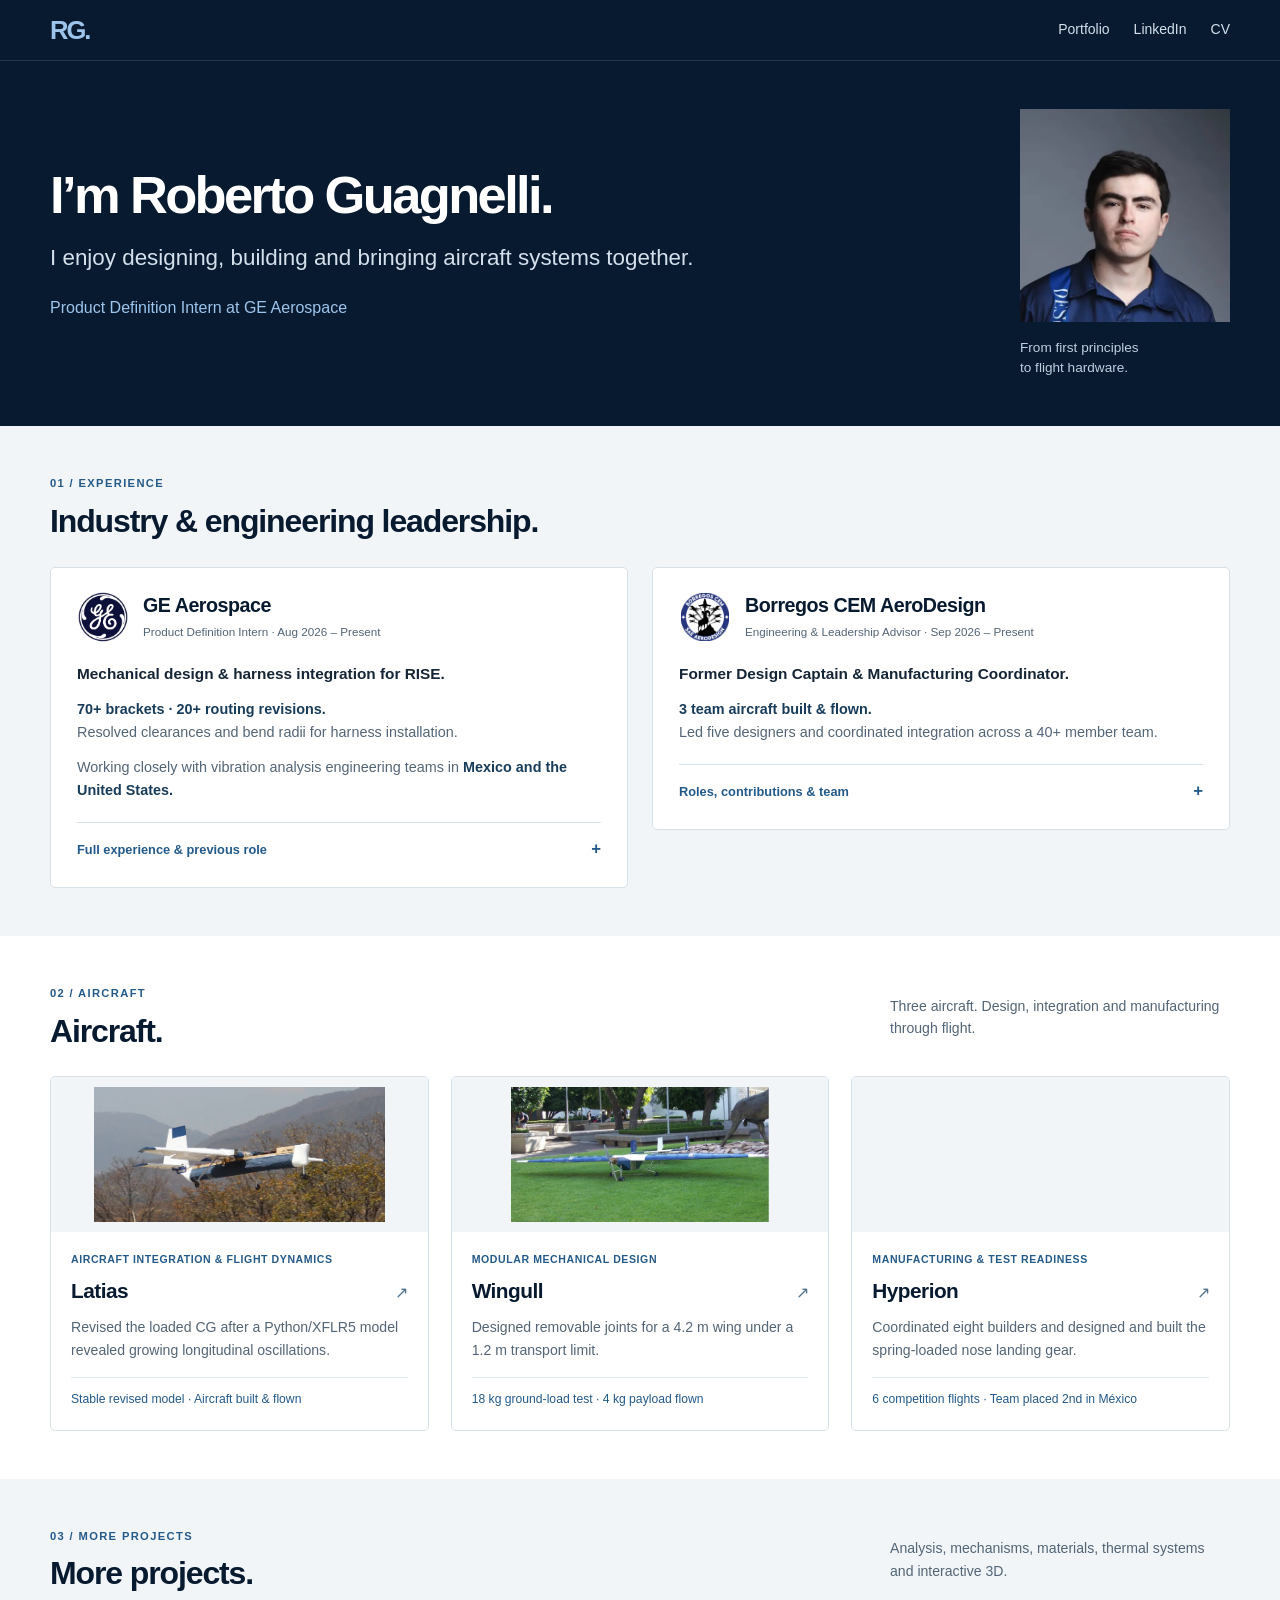
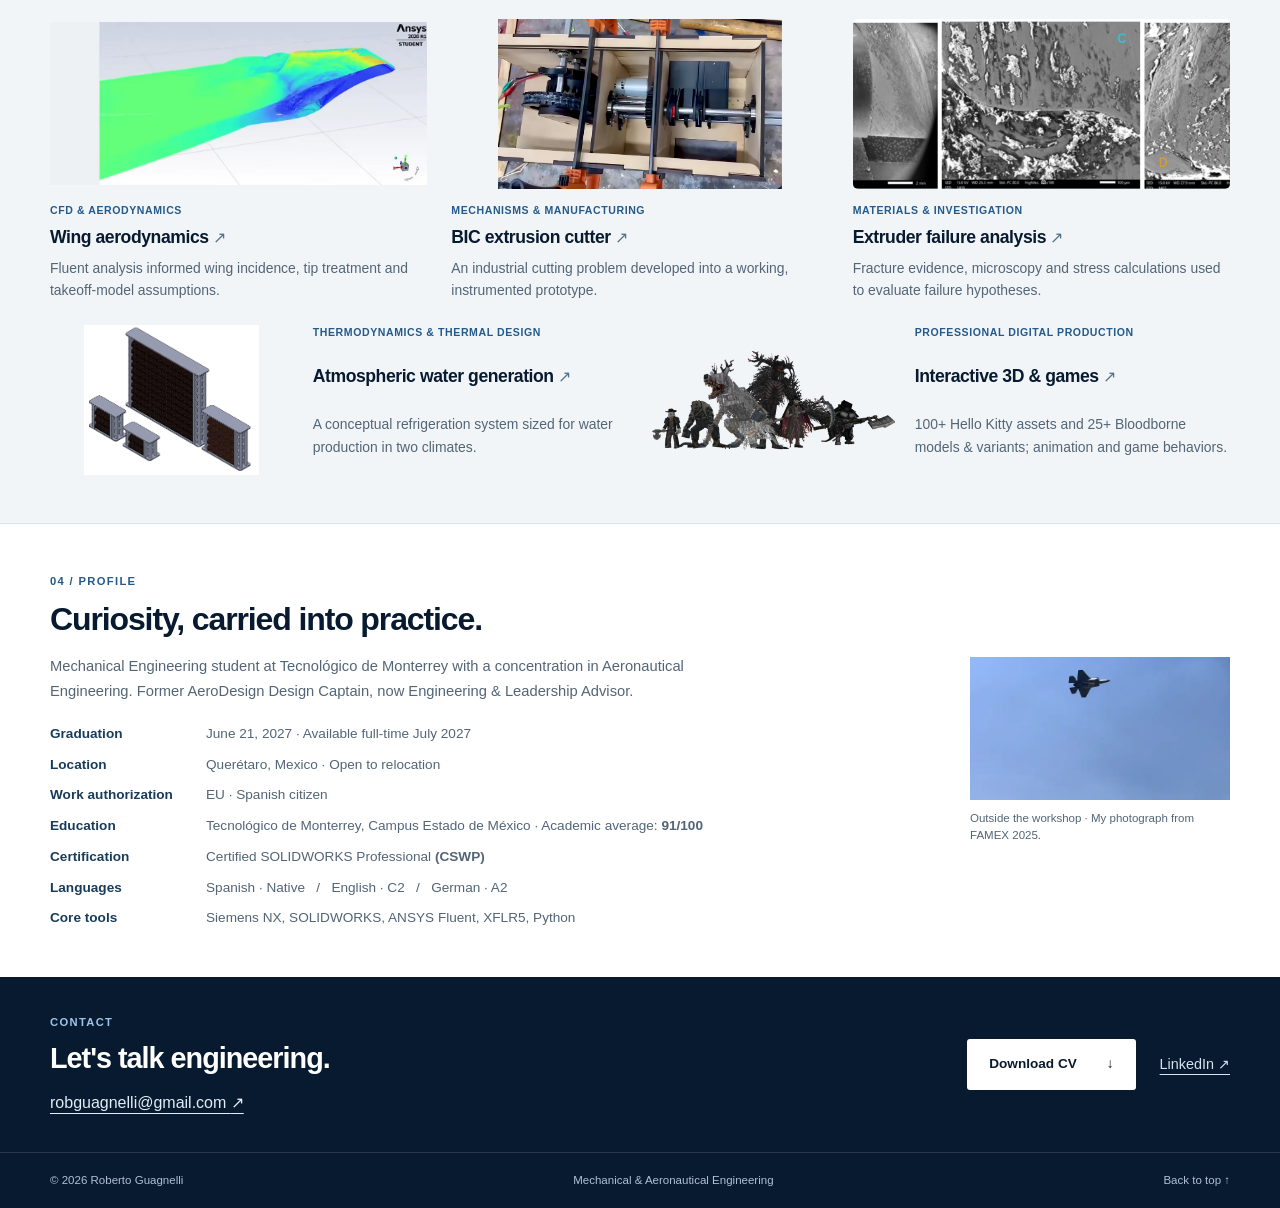
==== index.html @ aa5e7109 "Introduce Roberto with a personal, approachable aircraft design statement" ====
<!doctype html>
<html lang="en" class="home-document">
<head>

<meta charset="utf-8">
<meta name="viewport" content="width=device-width, initial-scale=1">
<title>Roberto Guagnelli | Mechanical &amp; Aeronautical Engineering</title>
<meta name="description" content="Mechanical Engineering student with an Aeronautical Engineering concentration. GE Aerospace experience, aircraft design and analysis. Graduating June 21, 2027; available July 2027. EU work authorization.">
<meta name="theme-color" content="#081a2f">
<link rel="stylesheet" href="style.css?v=20260924-studies">
<link rel="stylesheet" href="home-layout.css?v=20261020-matched-emblems">
<style>
/* Compact overview: aircraft remain prominent; five supporting projects share one grid. */
.home-page .selected-grid{grid-template-columns:repeat(3,minmax(0,1fr));gap:22px}
.home-page .selected-case{grid-template-columns:1fr}
.home-page .case-thumbnail{height:155px}
.home-page .case-thumbnail img{width:100%;height:100%;object-fit:contain}
.home-page .selected-copy{padding:20px}
.home-page .selected-copy h3{font-size:1.3rem}

.home-page #interactive-3d{scroll-margin-top:108px}
@media(max-width:1000px) and (min-width:721px){.home-page .selected-grid{grid-template-columns:repeat(3,minmax(0,1fr));gap:16px}.home-page .selected-copy{padding:16px}.home-page .case-thumbnail{height:125px}}
@media(max-width:720px){.home-page .selected-grid{grid-template-columns:1fr;gap:18px}.home-page .selected-case{grid-template-columns:110px minmax(0,1fr)}.home-page .case-thumbnail{height:auto;padding:5px}.home-page .case-thumbnail img{height:auto}.home-page .selected-copy{padding:18px}.home-page .selected-copy .case-evidence{margin-top:10px;padding-top:10px}}
@media(max-width:360px){.home-page .selected-case{grid-template-columns:85px minmax(0,1fr)}}

/* Balanced five-card gallery, with thumbnails sized to their content. */
.home-page .mechanical-grid{grid-template-columns:repeat(6,minmax(0,1fr));gap:24px}
.home-page .mechanical-case{grid-column:span 2;display:flex;flex-direction:column;min-width:0}
.home-page .mechanical-case:nth-child(n+4){grid-column:span 3;display:grid;grid-template-columns:42% minmax(0,1fr);column-gap:20px;align-content:center}
.home-page .mechanical-image{height:170px;padding:0;margin:0 0 14px;background:transparent;overflow:hidden;border-radius:5px}
.home-page .mechanical-image img{width:100%;height:100%;object-fit:contain}
.home-page .mechanical-case:nth-child(3) .mechanical-image img{object-fit:cover}
.home-page .mechanical-case:nth-child(n+4) .mechanical-image{grid-column:1;grid-row:1/4;height:150px;margin:0;align-self:center}
.home-page .mechanical-case:nth-child(n+4)>p,.home-page .mechanical-case:nth-child(n+4)>h3{grid-column:2}
.home-page .mechanical-case .case-discipline{margin-bottom:7px}
.home-page .mechanical-case h3{font-size:1.1rem;margin-bottom:8px}
@media(max-width:720px){
.home-page .mechanical-grid{grid-template-columns:1fr;gap:22px}
.home-page .mechanical-case,.home-page .mechanical-case:nth-child(n+4){grid-column:auto;display:grid;grid-template-columns:36% minmax(0,1fr);column-gap:16px;align-content:center}
.home-page .mechanical-image,.home-page .mechanical-case:nth-child(n+4) .mechanical-image{grid-column:1;grid-row:1/4;height:120px;margin:0;padding:0;align-self:center}
.home-page .mechanical-case:nth-child(3) .mechanical-image img{object-fit:contain}
}
/* A quiet, single-row header and a short introduction, including on mobile. */
.home-page .nav-container{min-height:60px;flex-direction:row;align-items:center;padding-block:6px;gap:16px}
.home-page .site-header nav{width:auto;gap:24px;justify-content:flex-end}
.home-page .site-header nav a{font-size:.875rem;min-height:44px;display:inline-flex;align-items:center;padding:8px 0}
.home-page .site-header nav .nav-cv{border:0;border-radius:0;padding:8px 0;color:#d4e0ec}
.home-page .home-hero{padding:48px 0}
.home-page .intro-role{font-size:clamp(1.125rem,2vw,1.4rem);line-height:1.55;color:#d4e0ec;margin-top:18px}
.home-page .intro-work{font-size:1rem;line-height:1.55;color:#9dc5ec;margin-top:20px;max-width:36ch}
.home-page .intro-work a:hover{text-decoration:underline;text-underline-offset:4px}
.home-page .profile-facts>div{grid-template-columns:140px minmax(0,1fr)}
.home-document{scroll-padding-top:72px}
.home-page section[id],.home-page #wing-aerodynamics,.home-page #interactive-3d{scroll-margin-top:72px}
@media(max-width:720px){
 .home-page .nav-container{min-height:56px;gap:12px;padding-block:4px}
 .home-page .site-header nav{gap:20px}
 .home-page .home-hero{padding:32px 0 36px}
 .home-page .home-hero h1{font-size:clamp(1.85rem,7.8vw,3rem);line-height:1.12;margin:0}
 .home-page .intro-role{margin-top:16px;font-size:1.125rem}
 .home-page .intro-work{margin-top:16px}
 .home-page .profile-facts>div{grid-template-columns:1fr;gap:2px;margin-top:16px}
}
</style>
</head>
<body class="home-page">
<a class="skip-link" href="#main">Skip to content</a>
<header class="site-header"><div class="container nav-container">
<a href="#main" class="logo" aria-label="Roberto Guagnelli — home"><span class="monogram" aria-hidden="true">RG.</span></a>
<nav aria-label="Main navigation"><a href="#projects">Portfolio</a><a href="https://www.linkedin.com/in/roberto-guagnelli-garcia/" target="_blank" rel="noopener noreferrer">LinkedIn</a><a class="nav-cv" href="assets/Roberto_Guagnelli_CV.pdf" target="_blank" rel="noopener noreferrer" data-cv-download type="application/pdf">CV</a></nav>
</div></header>
<main id="main">
<section class="hero home-hero"><div class="container profile-hero">
<div class="hero-copy">
<h1>I’m Roberto Guagnelli.</h1>
<p class="intro-role">I enjoy designing, building and bringing aircraft systems together.</p>
<p class="intro-work"><a href="#experience">Product Definition Intern at GE Aerospace</a></p>
</div>
<figure class="portrait-frame"><img class="portrait" src="images/roberto-guagnelli-480.webp" width="474" height="480" alt="Roberto Guagnelli" fetchpriority="high" decoding="async"><figcaption>From first principles<br>to flight hardware.</figcaption></figure>
</div></section>

<section class="section experience-section" id="experience"><div class="container">
<div class="section-heading"><div><p class="eyebrow">01 / EXPERIENCE</p><h2>Industry &amp; engineering leadership.</h2></div></div>
<div class="experience-overview">
<article class="experience-card">
<div class="employer-heading"><img class="ge-emblem" src="images/logos/ge-aerospace-emblem.png" width="2000" height="1125" alt="" loading="lazy"><div><h3>GE Aerospace</h3><p>Product Definition Intern · Aug 2026 – Present</p></div></div>
<p class="experience-lead">Mechanical design &amp; harness integration for RISE.</p>
<p><strong>70+ brackets · 20+ routing revisions.</strong><br>Resolved clearances and bend radii for harness installation.</p>
<p class="experience-collaboration">Working closely with vibration analysis engineering teams in <strong>Mexico and the United States.</strong></p>
<details class="career-expanded"><summary>Full experience &amp; previous role <span aria-hidden="true">+</span></summary><div class="career-roles">
<div class="career-role"><div class="career-role-heading"><h4>Designer Intern, Product Definition</h4><span>Aug 2026 – Present</span></div><p class="career-context">RISE · Siemens NX · Teamcenter</p><p>Support product definition for RISE by turning electrical architecture into manufacturable 3D harness installations and support hardware. Design brackets and routing around adjacent systems, keep-out zones, tool access and maintainability.</p><p>Designed 70+ brackets and completed 20+ harness-routing revisions. Identified clearance and minimum bend-radius issues and addressed them with revised routes and supports. Prepare CAD models and drawings using established datums and tolerance tables, incorporating fatigue and vibration requirements into design iterations.</p><p>Work closely with the vibration analysis engineering teams in Mexico and the United States.</p></div>
<div class="career-role"><div class="career-role-heading"><h4>Lean Summer Experience Intern</h4><span>Jun – Jul 2026</span></div><p class="career-context">Integrated Performance &amp; Operability (IP&amp;O)</p><div class="career-role-feature"><div><p>Developed visual planning tools, KPI dashboards and weekly management reviews. Meeting leaders recorded an approximately 20% reduction in average meeting duration.</p><p>Built Python automations for repetitive tasks, using GitHub Copilot to support development and debugging. Applied Lean practices to standardize workflows and improve process visibility.</p></div><figure><a class="image-link" href="images/portfolio/ge-aerospace-team-1440.webp" target="_blank" rel="noopener" aria-label="Open full-size Lean Summer Experience team photo"><img src="images/portfolio/ge-aerospace-team-1440.webp" width="1440" height="740" loading="lazy" decoding="async" alt="Lean Summer Experience team together outside the GE Aerospace workplace"></a><figcaption>Lean Summer Experience team at GE Aerospace in Querétaro.</figcaption></figure></div></div>
</div></details>
</article>
<article class="experience-card">
<div class="employer-heading"><img src="images/logos/borregos-cem-aerodesign.png" width="447" height="447" alt="" loading="lazy"><div><h3>Borregos CEM AeroDesign</h3><p>Engineering &amp; Leadership Advisor · Sep 2026 – Present</p></div></div>
<p class="experience-lead">Former Design Captain &amp; Manufacturing Coordinator.</p>
<p><strong>3 team aircraft built &amp; flown.</strong><br>Led five designers and coordinated integration across a 40+ member team.</p>

<details class="career-expanded"><summary>Roles, contributions &amp; team <span aria-hidden="true">+</span></summary><div class="career-roles"><div class="career-role"><div class="career-role-heading"><h4>Engineering &amp; Leadership Advisor</h4><span>Sep 2026 – Present</span></div><p class="career-context">Design mentorship · Engineering strategy</p><p>Mentor the incoming Design Captain, sharing design methods, project experience and lessons from previous aircraft. Advise engineering groups on technical reviews, system integration and decisions across disciplines.</p><p>Support team leadership with technical planning, priorities and project execution.</p></div><div class="career-role"><div class="career-role-heading"><h4>Engineering Coordinator / Design Captain</h4><span>Aug 2024 – Sep 2026</span></div><p class="career-context">Wingull &amp; Latías · State of Mexico, Mexico</p><p>Led a five-member design group and coordinated integration across design, structures, electronics and R&amp;D within a team of 40+ developing three full-scale SAE AeroDesign aircraft per season. Developed aircraft concepts and personally modeled 300+ CAD parts per aircraft within assemblies of more than 400 components: aerodynamic geometry, spars, landing gear, control surfaces, joints, electronics enclosures and motor mounts.</p><p>Conducted aerodynamic CFD, stability and propulsion trade studies and helped plan physical tests. Structural calculations were performed by the structures team. Wingull demonstrated 4 kg of payload in flight; Latías also demonstrated payload-carrying flight. For Latías, I analyzed longitudinal stability using Python and XFLR5, including the state matrix, eigenvalues and dynamic modes.</p></div><div class="career-role"><div class="career-role-heading"><h4>Manufacturing Coordinator</h4><span>Sep 2023 – Aug 2024</span></div><p class="career-context">Hyperion · SAE Aero Design México</p><p>Coordinated eight manufacturing members across woodworking, 3D printing, composite fabrication and aluminum welding. Selected CAD models and checked fit and assembly as the full-scale aircraft came together.</p><p>Fitted the carbon-fiber fuselage skin, designed and built the spring-loaded aluminum nose gear, and organized assembly and quality checks. Supported test and competition flight readiness; the team finished second overall at SAE Aero Design México.</p></div></div><figure><a class="image-link" href="images/portfolio/latias-team-1280.webp" target="_blank" rel="noopener" aria-label="Open full-size Borregos CEM AeroDesign team photo"><img src="images/portfolio/latias-team-1280.webp" width="1280" height="960" loading="lazy" decoding="async" alt="Borregos CEM AeroDesign team with Latias at the flight-test field"></a><figcaption>Borregos CEM AeroDesign team with Latias at the flight-test field.</figcaption></figure></details>
</article>
</div></div></section>

<section class="section selected-section" id="projects"><div class="container">
<div class="section-heading"><div><p class="eyebrow">02 / AIRCRAFT</p><h2>Aircraft.</h2></div><p>Three aircraft. Design, integration and manufacturing through flight.</p></div>
<div class="selected-grid"><a class="selected-case" href="projects/latias.html">
<div class="case-thumbnail"><img src="images/portfolio/latias-cover-1440.webp" srcset="images/portfolio/latias-cover-640.webp 640w, images/portfolio/latias-cover-1440.webp 1440w" sizes="(max-width: 640px) calc(100vw - 40px), (max-width: 1000px) 44vw, 540px" width="1440" height="668" loading="lazy" decoding="async" alt="Latias in flight above the test field"></div>
<div class="selected-copy"><p class="case-discipline">Aircraft integration &amp; flight dynamics</p><h3>Latias<span aria-hidden="true">↗</span></h3><p>Revised the loaded CG after a Python/XFLR5 model revealed growing longitudinal oscillations.</p><p class="case-evidence">Stable revised model · Aircraft built &amp; flown</p></div></a>
<a class="selected-case" href="projects/wingull.html">
<div class="case-thumbnail"><img src="images/portfolio/wingull-cover-1440.webp" srcset="images/portfolio/wingull-cover-640.webp 640w, images/portfolio/wingull-cover-1440.webp 1440w" sizes="(max-width: 640px) calc(100vw - 40px), (max-width: 1000px) 44vw, 540px" width="1440" height="752" loading="lazy" decoding="async" alt="Wingull aircraft on campus with its full wing visible"></div>
<div class="selected-copy"><p class="case-discipline">Modular mechanical design</p><h3>Wingull<span aria-hidden="true">↗</span></h3><p>Designed removable joints for a 4.2 m wing under a 1.2 m transport limit.</p><p class="case-evidence">18 kg ground-load test · 4 kg payload flown</p></div></a>

<a class="selected-case" href="projects/hyperion.html">
<div class="case-thumbnail"><img src="images/hyperion-cover-884.webp" srcset="images/hyperion-cover-480.webp 480w, images/hyperion-cover-884.webp 884w" sizes="(max-width: 640px) calc(100vw - 40px), (max-width: 1000px) 44vw, 540px" width="884" height="603" loading="lazy" decoding="async" alt="Hyperion aircraft in flight against a blue sky"></div>
<div class="selected-copy"><p class="case-discipline">Manufacturing &amp; test readiness</p><h3>Hyperion<span aria-hidden="true">↗</span></h3><p>Coordinated eight builders and designed and built the spring-loaded nose landing gear.</p><p class="case-evidence">6 competition flights · Team placed 2nd in México</p></div></a></div>
</div></section>

<section class="section mechanical-section" id="additional"><div class="container">
<div class="section-heading"><div><p class="eyebrow">03 / MORE PROJECTS</p><h2>More projects.</h2></div><p>Analysis, mechanisms, materials, thermal systems and interactive 3D.</p></div>
<div class="mechanical-grid"><a class="mechanical-case" href="projects/wing-cfd.html" id="wing-aerodynamics"><div class="mechanical-image"><img src="images/wing-cfd/flow-poster.webp" width="1000" height="432" loading="lazy" decoding="async" alt="Transient CFD visualization of flow around a wing"></div><p class="case-discipline">CFD &amp; aerodynamics</p><h3>Wing aerodynamics <span aria-hidden="true">↗</span></h3><p>Fluent analysis informed wing incidence, tip treatment and takeoff-model assumptions.</p></a><a class="mechanical-case" href="projects/bic-cutter.html"><div class="mechanical-image"><img src="images/engineering/bic-prototype-hero.webp" alt="Manufactured BIC cutting prototype showing its motor and gear train" loading="lazy" decoding="async"></div><p class="case-discipline">Mechanisms &amp; manufacturing</p><h3>BIC extrusion cutter <span aria-hidden="true">↗</span></h3><p>An industrial cutting problem developed into a working, instrumented prototype.</p></a>
<a class="mechanical-case" href="projects/extruder-failure.html"><div class="mechanical-image"><img src="images/engineering/screw-investigation-hero.webp" alt="Microscopy of the fractured extruder screw" loading="lazy" decoding="async"></div><p class="case-discipline">Materials &amp; investigation</p><h3>Extruder failure analysis <span aria-hidden="true">↗</span></h3><p>Fracture evidence, microscopy and stress calculations used to evaluate failure hypotheses.</p></a>
<a class="mechanical-case" href="projects/atmospheric-water.html"><div class="mechanical-image"><img src="images/engineering/water-cover.webp" alt="Conceptual atmospheric water generation system" loading="lazy" decoding="async"></div><p class="case-discipline">Thermodynamics &amp; thermal design</p><h3>Atmospheric water generation <span aria-hidden="true">↗</span></h3><p>A conceptual refrigeration system sized for water production in two climates.</p></a><a class="mechanical-case" href="projects/interactive-3d.html" id="interactive-3d"><div class="mechanical-image"><img src="images/interactive-3d/bloodborne-showcase.webp" width="1600" height="651" loading="lazy" decoding="async" alt="Bloodborne-inspired character models created by Roberto Guagnelli"></div><p class="case-discipline">Professional digital production</p><h3>Interactive 3D &amp; games <span aria-hidden="true">↗</span></h3><p>100+ Hello Kitty assets and 25+ Bloodborne models &amp; variants; animation and game behaviors.</p></a></div>
</div></section>


<section class="section profile-section" id="about"><div class="container profile-grid">
<div><p class="eyebrow">04 / PROFILE</p><h2>Curiosity, carried into practice.</h2>
<p class="profile-intro">Mechanical Engineering student at Tecnológico de Monterrey with a concentration in Aeronautical Engineering. Former AeroDesign Design Captain, now Engineering &amp; Leadership Advisor.</p>
<dl class="profile-facts">
<div><dt>Graduation</dt><dd>June 21, 2027 · Available full-time July 2027</dd></div>
<div><dt>Location</dt><dd>Querétaro, Mexico · Open to relocation</dd></div>
<div><dt>Work authorization</dt><dd>EU · Spanish citizen</dd></div>
<div><dt>Education</dt><dd>Tecnológico de Monterrey, Campus Estado de México · Academic average: <strong>91/100</strong></dd></div>
<div><dt>Certification</dt><dd>Certified SOLIDWORKS Professional <strong>(CSWP)</strong></dd></div>
<div><dt>Languages</dt><dd>Spanish · Native &nbsp; / &nbsp; English · C2 &nbsp; / &nbsp; German · A2</dd></div>
<div><dt>Core tools</dt><dd>Siemens NX, SOLIDWORKS, ANSYS Fluent, XFLR5, Python</dd></div>
</dl></div>
<figure class="personal-photo"><img src="images/famex-2025-640.webp" width="640" height="353" alt="Aircraft photographed by Roberto Guagnelli at FAMEX 2025" loading="lazy" decoding="async"><figcaption>Outside the workshop · My photograph from FAMEX 2025.</figcaption></figure>
</div></section>

<section class="contact-section" id="contact"><div class="container contact-grid">
<div><p class="eyebrow">CONTACT</p><h2>Let's talk engineering.</h2><a class="contact-email" href="mailto:robguagnelli@gmail.com">robguagnelli@gmail.com <span aria-hidden="true">↗</span></a></div>
<div class="contact-actions"><a class="button" href="assets/Roberto_Guagnelli_CV.pdf" target="_blank" rel="noopener noreferrer" data-cv-download type="application/pdf">Download CV <span aria-hidden="true">↓</span></a><a class="contact-link" href="https://www.linkedin.com/in/roberto-guagnelli-garcia/" target="_blank" rel="noopener noreferrer">LinkedIn <span aria-hidden="true">↗</span></a></div>
</div></section>
</main>
<footer><div class="container footer-content"><p>© 2026 Roberto Guagnelli</p><p>Mechanical &amp; Aeronautical Engineering</p><a href="#main">Back to top ↑</a></div></footer>
<script>
document.querySelectorAll('[data-cv-download]').forEach(function (link) {
  link.addEventListener('click', function (event) {
    if (event.button !== 0 || event.ctrlKey || event.metaKey || event.shiftKey || event.altKey) return;
    event.preventDefault();
    window.open(link.href, '_blank', 'noopener,noreferrer');
    var download = document.createElement('a');
    download.href = link.href;
    download.download = 'Roberto_Guagnelli_CV.pdf';
    download.hidden = true;
    document.body.appendChild(download);
    download.click();
    download.remove();
  });
});
</script>
</body></html>
---- style.css ----
/* Shared visual system — native HTML, no runtime dependencies. */
:root{--navy:#081a2f;--navy-light:#102a46;--blue:#245a89;--accent:#9dc5ec;--white:#fff;--background:#f2f5f8;--text:#152536;--muted:#536576;--border:#d9e1e8;--radius:4px}
*{box-sizing:border-box;margin:0;padding:0}html{scroll-behavior:smooth;scroll-padding-top:110px}body{font-family:-apple-system,BlinkMacSystemFont,"Segoe UI",Helvetica,Arial,sans-serif;color:var(--text);background:var(--white);line-height:1.65;-webkit-font-smoothing:antialiased}a{color:inherit;text-decoration:none}img{display:block;max-width:100%}button,summary,a{-webkit-tap-highlight-color:transparent}a:focus-visible,summary:focus-visible{outline:3px solid #448bd0;outline-offset:5px}::selection{background:#bed8f1;color:var(--navy)}.container{width:min(1180px,calc(100% - 80px));margin-inline:auto}.skip-link{position:fixed;top:-100px;left:16px;background:#fff;color:var(--navy);padding:12px;z-index:100}.skip-link:focus{top:10px}.section{padding:88px 0}section[id]{scroll-margin-top:105px}.eyebrow,.status,.study-number{font-size:.68rem;font-weight:650;letter-spacing:.16em;text-transform:uppercase;color:var(--blue)}.eyebrow{margin-bottom:18px}h1,h2,h3{color:var(--navy);line-height:1.12;font-weight:550}h2{font-size:clamp(2rem,3.7vw,3.25rem);letter-spacing:-.045em}h3{font-size:1.4rem;letter-spacing:-.025em}p{color:var(--muted)}
/* Persistent navigation */
.site-header{position:sticky;top:0;background:var(--navy);color:white;z-index:20;border-bottom:1px solid #ffffff20}.nav-container{min-height:78px;display:flex;align-items:center;justify-content:space-between;gap:24px}.logo{display:flex;align-items:center;gap:13px;font-size:.85rem;font-weight:600;white-space:nowrap}.monogram{font-size:1.6rem;font-weight:750;letter-spacing:-.08em;color:var(--accent)}.site-header nav{display:flex;gap:26px;align-items:center}.site-header nav a{color:#d4e0ec;font-size:.78rem;padding:12px 0}.site-header nav a:hover{color:#fff;text-decoration:underline;text-underline-offset:7px}
/* Introduction */
.hero{background:var(--navy);color:#fff;padding:64px 0}.hero .eyebrow{color:var(--accent)}.hero h1,.hero h2{color:#fff}.profile-hero{display:grid;grid-template-columns:minmax(0,1.7fr) minmax(0,.8fr);gap:68px;align-items:center}.home-hero h1{font-size:clamp(2.7rem,4.7vw,4.5rem);line-height:1.04;letter-spacing:-.055em;margin-bottom:25px}.home-hero h1 span{color:var(--accent)}.hero-text{font-size:1.05rem;max-width:570px;color:#c2cfdd}.hero-actions{display:flex;align-items:center;flex-wrap:wrap;gap:25px;margin-top:30px}.button{display:inline-flex;align-items:center;justify-content:space-between;gap:30px;background:#fff;color:var(--navy);padding:13px 21px;font-size:.85rem;font-weight:600;border:1px solid transparent;transition:background .2s,transform .2s}.button:hover{background:#dceafb;transform:translateY(-2px)}.text-link{font-size:.82rem;color:#d7e5f3;border-bottom:1px solid #677e97;padding-bottom:5px}.hero-footnote{margin-top:36px;color:#a2b6cb;font-size:.67rem;letter-spacing:.07em}.portrait-frame{position:relative;margin:0 12px 12px 0}.portrait-frame:after{content:"";position:absolute;inset:15px -15px -15px 15px;border:1px solid #39526d;z-index:0;pointer-events:none}.portrait{position:relative;z-index:1;width:100%;height:320px;object-fit:cover;object-position:50% 35%}.portrait-frame figcaption{position:relative;z-index:1;display:flex;justify-content:space-between;gap:12px;background:var(--navy-light);font-size:.63rem;padding:13px;color:#d5e4f3}.portrait-frame figcaption span:last-child{color:#a6c4e3}.proof-strip{background:#edf2f7;border-bottom:1px solid var(--border)}.proof-grid{display:grid;grid-template-columns:repeat(3,1fr);padding-block:25px}.proof-grid>div{display:flex;align-items:center;justify-content:center;gap:20px;border-right:1px solid #ccd8e2}.proof-grid>div:first-child{justify-content:flex-start}.proof-grid>div:last-child{border:0}.proof-grid strong{font-size:2.7rem;line-height:1;color:var(--navy);font-weight:500;letter-spacing:-.06em}.proof-grid span{font-size:.74rem;line-height:1.5;color:var(--muted)}
/* Aircraft cards */
.section-heading{display:flex;justify-content:space-between;align-items:flex-end;gap:35px;margin-bottom:38px}.section-heading>p{font-size:.88rem;max-width:360px}.projects-grid{display:grid;grid-template-columns:1fr 1fr;gap:28px}.project-card{display:block;border:1px solid var(--border);background:#fff;transition:transform .25s,box-shadow .25s}.project-card:hover{transform:translateY(-5px);box-shadow:0 18px 40px #081a2f12}.project-image{position:relative;height:280px;overflow:hidden;background:var(--background)}.project-image img{width:100%;height:100%;object-fit:cover;transition:transform .3s}.project-card:hover img{transform:scale(1.025)}.card-arrow{position:absolute;right:20px;top:20px;display:grid;place-items:center;width:38px;height:38px;color:#fff;border:1px solid #ffffff60;border-radius:50%;font-size:1.25rem}.project-info{padding:26px}.project-top{display:flex;align-items:baseline;justify-content:space-between;margin-bottom:14px}.project-top h3{font-size:2.05rem}.year{font-size:.75rem;color:var(--muted)}.project-info>p{font-size:.96rem;line-height:1.6}.card-metrics{display:flex;flex-wrap:wrap;gap:14px 25px;padding:24px 0}.card-metrics span{font-size:.7rem;color:var(--muted)}.card-metrics strong{font-size:1.1rem;font-weight:650;color:var(--navy);margin-right:4px}.card-footer{display:flex;align-items:center;justify-content:space-between;gap:14px;border-top:1px solid var(--border);padding-top:17px;font-size:.68rem;color:var(--blue)}.project-tags{font-weight:500}.card-footer>span:last-child{white-space:nowrap;font-weight:650}
/* Honest media slots: abstract layout, never simulated technical results. */
.media-placeholder{position:relative;min-height:250px;padding:35px;display:flex;flex-direction:column;justify-content:center;align-items:center;text-align:center;gap:12px;background-color:#edf2f7;background-image:linear-gradient(#7e9fbd14 1px,transparent 1px),linear-gradient(90deg,#7e9fbd14 1px,transparent 1px);background-size:36px 36px;border:1px solid var(--border);color:var(--blue);overflow:hidden}.media-placeholder span{font-size:.64rem;letter-spacing:.14em}.media-placeholder strong{font-size:1.15rem;font-weight:500;line-height:1.3}.media-placeholder small{color:var(--muted);font-size:.72rem}.project-cover{height:100%;border:0;align-items:flex-start;text-align:left;justify-content:space-between;background-color:#12324f;background-image:linear-gradient(#94bee416 1px,transparent 1px),linear-gradient(90deg,#94bee416 1px,transparent 1px);background-size:46px 46px;color:#e5f0fc;padding:25px 28px}.project-cover>strong{font-size:clamp(2.1rem,4.4vw,3.7rem);letter-spacing:-.055em;font-weight:400;position:relative;z-index:1}.project-cover>strong>span{position:absolute;left:100%;top:-20px;font-size:1rem;letter-spacing:0;color:#9cbbd5;margin-left:14px}.project-cover>small{color:#b1c9de;font-size:.66rem}.project-cover>.media-kind{font-size:.61rem;color:#aecde8}.wingull-cover{background-color:#254766}.compact{min-height:170px;padding:20px}.content-placeholder{border-left:2px solid #b1c7dd;padding:13px 17px;background:var(--background);margin-top:22px}.content-placeholder>span{font-size:.6rem;letter-spacing:.12em;color:var(--blue);font-weight:650}.content-placeholder p{font-size:.78rem;margin-top:5px}.pending-copy{font-size:.75rem;color:var(--muted)}
/* Analysis feature */
.analysis-section{background:var(--navy);color:#fff}.analysis-grid{display:grid;grid-template-columns:1fr 1.05fr;gap:70px;align-items:center}.analysis-section .eyebrow{color:var(--accent)}.analysis-section h2{color:#fff;margin-bottom:25px}.analysis-section h2 span{color:var(--accent)}.analysis-section p:not(.eyebrow){color:#b8cbdd;font-size:.9rem}.analysis-topics{display:flex;flex-direction:column;gap:10px;margin:27px 0 30px;font-size:.75rem;color:#b9cee3}.flow-placeholder{height:360px;align-items:flex-start;text-align:left;background-color:#102a46;background-image:linear-gradient(#a9cbee0e 1px,transparent 1px),linear-gradient(90deg,#a9cbee0e 1px,transparent 1px);border:1px solid #38546d;color:#d8e9fa;padding:35px}.flow-placeholder>strong{font-size:clamp(2rem,3.4vw,3rem);letter-spacing:-.04em}.flow-placeholder>small{color:#b1c8e0}.flow-placeholder>.media-kind{position:absolute;top:26px;left:30px;color:#9fbedb}.flow-placeholder>.media-label{position:absolute;bottom:26px;left:30px;color:#a9bed2;font-size:.56rem}
/* Experience */
.experience-list{border-top:1px solid var(--border)}.experience-row{display:grid;grid-template-columns:1fr 1.5fr;gap:60px;padding:35px 0;border-bottom:1px solid var(--border)}.experience-company h3{font-size:1.9rem;margin:12px 0}.experience-company p{font-size:.83rem}.status{font-size:.58rem;letter-spacing:.12em}.experience-summary{font-size:1rem}.tags{display:flex;flex-wrap:wrap;gap:8px;margin-top:20px}.tags span{font-size:.65rem;color:var(--blue);border:1px solid #c7d7e5;padding:5px 10px}
/* Additional case studies, progressively disclosed */
.additional-section{background:var(--background)}.additional-grid{display:grid;grid-template-columns:repeat(2,1fr);gap:20px;align-items:start}.study-card{padding:27px;background:#fff;border:1px solid var(--border)}.study-number{font-size:.58rem}.study-card h3{font-size:1.55rem;line-height:1.25;margin:18px 0 13px}.study-card>p{font-size:.78rem}.study-card details{margin-top:24px;border-top:1px solid var(--border)}summary{cursor:pointer;list-style:none}summary::-webkit-details-marker{display:none}summary:hover{color:var(--blue)}.study-card summary{display:flex;justify-content:space-between;align-items:center;font-size:.73rem;color:var(--blue);padding-top:16px}summary>span:last-child{font-size:1.05rem;transition:transform .2s}details[open]>summary>span:last-child{transform:rotate(45deg)}.study-details{padding-top:20px}.study-details>p{font-size:.8rem;margin-top:15px}.more-studies{margin-top:25px;border-top:1px solid #cbd7e1;border-bottom:1px solid #cbd7e1}.more-studies>summary{display:flex;justify-content:space-between;gap:20px;align-items:center;padding:22px 0;font-size:.85rem}.more-studies>summary>span:first-child{font-size:.7rem;color:var(--muted)}.experiment-grid{display:grid;grid-template-columns:repeat(3,1fr);gap:30px;padding:10px 0 28px}.experiment-grid h3{font-size:1rem;margin-bottom:10px}.experiment-grid p{font-size:.8rem}.experiment-grid .pending-copy{margin-top:12px;font-size:.7rem}
/* About and personal photography */
.about-grid{display:grid;grid-template-columns:1fr 1.2fr;gap:80px}.about-grid h2 span{color:var(--blue)}.about-grid p{margin-bottom:18px;font-size:.9rem}.about-grid .about-lead{font-size:1.18rem;line-height:1.65;color:var(--navy)}.field-note{margin-top:55px;display:grid;grid-template-columns:1.2fr 1fr;background:var(--background)}.field-note img{width:100%;height:265px;object-fit:cover;object-position:50% 20%}.field-note figcaption{padding:35px;align-self:center}.field-note h3{font-size:1.55rem;margin-bottom:15px}.field-note figcaption p{font-size:.75rem}.contact-section{background:var(--navy);padding:65px 0;color:#fff}.contact-section .eyebrow{color:var(--accent)}.contact-section h2{color:#fff;margin-bottom:18px}.contact-section p:not(.eyebrow){color:#bbcee1;font-size:.83rem}.contact-grid{display:flex;align-items:center;justify-content:space-between;gap:40px}.contact-actions{display:flex;flex-direction:column;gap:18px;align-items:flex-start;flex-shrink:0}.contact-actions .pending-copy{color:#acc2d7}footer{padding:24px 0;background:var(--navy);border-top:1px solid #ffffff20;color:#aec0d3}.footer-content{display:flex;justify-content:space-between;gap:18px;font-size:.68rem}.footer-content p{color:inherit}
/* Case studies */
.case-hero{padding:44px 0 54px}.case-hero h1{font-size:clamp(3.6rem,7.5vw,6.5rem);letter-spacing:-.06em;line-height:1;margin-bottom:22px}.case-hero h2{font-size:clamp(1.4rem,2.6vw,2.15rem);font-weight:400;letter-spacing:-.035em;margin-bottom:18px;max-width:840px;line-height:1.25}.back-link{display:inline-block;margin-bottom:28px;font-size:.75rem;color:#b9cde1}.role{margin-top:22px;color:#a9c8e6;font-size:.75rem}.case-body{position:relative}.metrics{display:grid;grid-template-columns:repeat(4,1fr);gap:20px;padding:30px 0;border-bottom:1px solid var(--border);margin-bottom:30px}.metrics>div{border-right:1px solid var(--border);padding-right:12px}.metrics>div:last-child{border:0}.metrics strong{display:block;font-size:clamp(1.8rem,3vw,2.7rem);font-weight:500;letter-spacing:-.055em;color:var(--navy)}.metrics span{font-size:.72rem;color:var(--muted);display:block}.case-body>.media-placeholder{min-height:320px}.case-nav{display:flex;flex-wrap:wrap;gap:15px 30px;background:#fff;padding:22px 0;border-bottom:1px solid var(--border)}.case-nav a{font-size:.75rem;color:var(--blue);padding:5px 0;border-bottom:1px solid transparent}.case-nav a:hover{border-color:var(--blue)}.case-section{padding:64px 0;border-bottom:1px solid var(--border)}.case-section h2{margin-bottom:25px;max-width:900px}.case-section h3{font-size:1.15rem;margin-bottom:12px;line-height:1.35}.case-section p{max-width:790px;margin-bottom:20px;font-size:.93rem}.case-section .eyebrow{font-size:.67rem;color:var(--blue)}.detail-grid{display:grid;grid-template-columns:1fr 1fr;gap:26px;margin:27px 0}.detail-grid article{background:var(--background);padding:27px;border-top:2px solid #779fc4}.detail-grid article p:last-child{margin-bottom:0}.case-section .media-placeholder{margin-top:27px}.case-section .caption{font-size:.76rem;margin-top:16px;color:var(--muted)}.note{padding:20px 25px;border-left:3px solid var(--blue);background:var(--background);margin:25px 0}.note strong{font-size:.82rem;color:var(--navy)}.note p{font-size:.82rem;margin:8px 0 0}.case-section .section-split{display:grid;grid-template-columns:1.15fr 1fr;gap:45px;align-items:start}.section-split>.media-placeholder{margin:0;min-height:360px}.section-split .detail-grid{grid-template-columns:1fr}.case-section#results{background:var(--background);padding:40px;margin-block:40px;border:0}.case-section#results .detail-grid article{background:#fff}.case-section#contribution .detail-grid{margin-bottom:0}table{width:100%;border-collapse:collapse;font-size:.85rem}caption{text-align:left;font-size:.7rem;color:var(--muted);padding-bottom:12px}th,td{text-align:left;padding:12px 7px;border-bottom:1px solid #d0dbe4}th{font-weight:400}td{font-weight:650;color:var(--blue)}.next-project{display:flex;justify-content:space-between;gap:20px;padding:35px 0 45px;font-size:.85rem;color:var(--blue);font-weight:600}.case-overview{display:flex;gap:20px;flex-wrap:wrap;padding:25px 0;border-bottom:1px solid var(--border);color:var(--blue);font-size:.75rem}.analysis-return{display:inline-block;margin-top:16px;color:var(--blue);font-size:.8rem;border-bottom:1px solid #b8cfe3}.study-scope{display:grid;grid-template-columns:repeat(3,1fr);gap:20px}.study-scope .content-placeholder{margin:0}.case-section .content-placeholder p{font-size:.8rem;margin:6px 0 0}.case-section .flow-placeholder strong{font-size:2rem}
/* Responsive layouts */
@media(min-width:1000px){.case-nav{position:sticky;top:78px;z-index:10}.case-section{scroll-margin-top:155px}}
@media(max-width:1000px){.container{width:calc(100% - 48px)}.profile-hero{gap:35px;grid-template-columns:1.5fr 1fr}.portrait{height:300px}.site-header nav{gap:17px}.analysis-grid{gap:35px}.about-grid{gap:40px}.card-footer{align-items:flex-start;flex-direction:column;gap:10px}.portrait-frame figcaption{flex-direction:column;gap:1px}.section{padding:65px 0}.experience-row{gap:35px}.case-section .section-split{gap:30px}}
@media(max-width:720px){html{scroll-padding-top:130px}.container{width:calc(100% - 40px)}.nav-container{flex-direction:column;align-items:flex-start;gap:0;padding:13px 0 9px;min-height:0}.logo{font-size:.78rem}.monogram{font-size:1.4rem}.site-header nav{justify-content:space-between;width:100%;gap:8px}.site-header nav a{font-size:.7rem;padding:9px 0 3px}.home-hero{padding:38px 0 45px}.profile-hero{grid-template-columns:1fr;gap:32px}.home-hero h1{font-size:clamp(2.7rem,8vw,4rem)}.hero-text{font-size:.94rem}.hero-footnote{margin-top:23px;font-size:.58rem}.hero-actions{gap:18px;margin-top:23px}.text-link{font-size:.74rem}.portrait-frame{width:min(100% - 15px,300px);margin:0 15px 15px 0}.portrait{height:250px}.portrait-frame figcaption{flex-direction:row}.proof-grid{padding-block:22px;gap:10px}.proof-grid>div,.proof-grid>div:first-child{flex-direction:column;align-items:flex-start;justify-content:flex-start;gap:8px;padding-right:8px}.proof-grid strong{font-size:2rem}.proof-grid span{font-size:.6rem}.section{padding:52px 0}.section-heading{flex-direction:column;align-items:flex-start;gap:20px;margin-bottom:28px}.section-heading>p{font-size:.82rem}.section-heading h2 br{display:none}.section-heading h2 br:after{content:" "}.projects-grid{grid-template-columns:1fr;gap:25px}.project-image{height:250px}.project-cover>strong{font-size:3rem}.project-info{padding:23px}.card-footer{flex-direction:row;align-items:center;gap:10px;font-size:.6rem}.analysis-grid{grid-template-columns:1fr;gap:30px}.flow-placeholder{height:280px;min-height:280px}.experience-row{grid-template-columns:1fr;gap:22px;padding:28px 0}.experience-company h3{font-size:1.7rem}.experience-summary{font-size:.9rem}.additional-grid{grid-template-columns:1fr}.study-card{padding:24px}.more-studies>summary{flex-wrap:wrap;gap:5px 10px}.more-studies>summary>span:first-child{order:3;width:100%;font-size:.65rem}.experiment-grid{grid-template-columns:1fr;gap:24px}.about-grid{grid-template-columns:1fr;gap:25px}.about-grid h2 br{display:none}.about-grid .about-lead{font-size:1.06rem}.field-note{grid-template-columns:1fr;margin-top:35px}.field-note img{height:auto;aspect-ratio:1170 / 646;object-fit:contain}.field-note figcaption{padding:25px}.contact-grid{flex-direction:column;align-items:flex-start;gap:30px}.contact-section{padding:45px 0}.footer-content{flex-wrap:wrap;font-size:.65rem}.footer-content p:nth-child(2){display:none}.case-hero{padding:30px 0 40px}.case-hero .eyebrow{font-size:.58rem}.case-hero h1{font-size:3.8rem}.case-hero h2{font-size:1.45rem}.metrics{grid-template-columns:repeat(2,1fr);gap:20px;padding:24px 0}.metrics>div:nth-child(2){border:0}.case-body>.media-placeholder{min-height:220px}.case-nav{gap:8px 22px;padding:17px 0}.case-nav a{font-size:.72rem}.case-section{padding:40px 0;scroll-margin-top:120px}.case-section .section-split{grid-template-columns:1fr;gap:12px}.section-split>.media-placeholder{min-height:240px}.detail-grid{grid-template-columns:1fr;gap:18px}.case-section#results{padding:25px 20px;margin-block:25px}.case-section p{font-size:.88rem}.media-placeholder{padding:25px;min-height:220px}.next-project{font-size:.77rem}.study-scope{grid-template-columns:1fr}.about-grid h2{max-width:320px}}
@media(prefers-reduced-motion:reduce){html{scroll-behavior:auto}*,*::before,*::after{transition:none!important;animation:none!important}}

.about-portrait{display:none}@media(max-width:720px){.about-portrait{display:block;width:150px;height:150px;object-fit:cover;margin-bottom:25px}}

/* Third featured aircraft: a full-width card with the same mobile layout. */
.project-card-wide{grid-column:1/-1;display:grid;grid-template-columns:1fr 1fr}.project-card-wide .project-image{height:100%;min-height:280px}.project-card-wide .project-info{align-self:center}.project-card-wide .project-cover>strong{font-size:clamp(2rem,4vw,3.4rem)}
@media(max-width:720px){.project-card-wide{grid-template-columns:1fr}.project-card-wide .project-image{height:250px;min-height:0}.project-card-wide .project-cover>strong{font-size:2.6rem}}

/* Keep unfinished work hidden while showing completed case studies. */
body:not(.case-page) #analysis,
.content-placeholder,
.media-placeholder,
.site-header nav a[href="#analysis"],
.site-header nav a[href="projects/aerodynamics.html"],
.site-header nav a[href="aerodynamics.html"],
.analysis-return[href="aerodynamics.html"]{display:none!important}
.case-page .section-split{grid-template-columns:1fr}

/* Latías project case study */
.latias-page .case-hero .hero-text{max-width:750px}.latias-page .aircraft-overview{margin:0}.latias-page .aircraft-overview img{display:block;width:100%;height:auto;aspect-ratio:4/3;object-fit:cover;object-position:center 60%}.latias-page figcaption{font-size:.73rem;line-height:1.5;color:var(--muted);padding:10px 0 0}.latias-page figure{margin:0}.latias-page .case-section{scroll-margin-top:155px}.latias-page .case-section>p:not(.eyebrow){max-width:850px}.latias-page .case-section h3{margin-top:20px}.latias-page .case-section .detail-grid h3{margin-top:0}.latias-page .latias-principles,.latias-page .latias-process{display:grid;grid-template-columns:repeat(3,minmax(0,1fr));gap:12px;margin-top:30px}.latias-page .latias-principles>div,.latias-page .latias-process>div{background:var(--background);border-top:2px solid #779fc4;padding:20px}.latias-page .latias-principles strong,.latias-page .latias-process span{display:block;font-size:.69rem;text-transform:uppercase;letter-spacing:.08em;color:var(--blue);margin-bottom:10px}.latias-page .latias-principles span{font-size:.85rem;line-height:1.5;color:var(--navy)}.latias-page .latias-process p{font-size:.83rem;line-height:1.6;margin:0}.latias-page .latias-media-pair{display:grid;grid-template-columns:1fr 1.05fr;align-items:center;gap:38px;margin:30px 0}.latias-page .latias-media-pair p{font-size:.91rem}.latias-page .latias-figure-grid{display:grid;grid-template-columns:1fr 1fr;gap:26px;margin:28px 0}.latias-page figure img{display:block;max-width:100%;width:100%;height:auto;background:#f0f3f6}.latias-page .latias-figure-grid:not(.retainers) img{height:240px;object-fit:contain;background:#fff;border:1px solid var(--border)}.latias-page .latias-wide-figure{margin:35px 0}.latias-page .latias-wide-figure img{max-width:850px;max-height:320px;object-fit:contain;background:#fff;border:1px solid var(--border)}.latias-page .retainers figure{background:var(--background);padding:15px;display:flex;flex-direction:column;align-items:center}.latias-page .retainers img{height:245px;object-fit:contain;background:transparent}.latias-page .retainers figcaption{align-self:flex-start}.latias-page .latias-test-grid{display:grid;grid-template-columns:1fr 1fr;gap:26px}.latias-page .latias-test-grid article{background:var(--background);padding:26px;display:flex;flex-direction:column}.latias-page .latias-test-grid article h3{margin:0 0 15px}.latias-page .latias-test-grid article p{font-size:.84rem}.latias-page .latias-test-grid figure,.latias-page .latias-test-grid video{margin-top:auto}.latias-page video{display:block;width:100%;background:#10243a;max-height:430px;object-fit:contain}.latias-page .latias-flight{display:grid;grid-template-columns:1fr 1.15fr;gap:35px;align-items:center;margin-top:34px}.latias-page .latias-flight h3{margin-top:0}.latias-page .latias-flight p{font-size:.86rem}.latias-page .latias-results{display:grid;grid-template-columns:repeat(4,minmax(0,1fr));gap:14px;margin:25px 0}.latias-page .latias-results>div{background:#fff;padding:20px 15px;border-top:2px solid #779fc4}.latias-page .latias-results strong{display:block;color:var(--navy);font-size:2rem;font-weight:500;letter-spacing:-.05em}.latias-page .latias-results span{display:block;font-size:.72rem;line-height:1.45;color:var(--muted)}.latias-page .latias-takeaways{padding-left:22px;max-width:850px;font-size:.88rem;line-height:1.6;color:var(--navy)}.latias-page .latias-takeaways li{padding-left:5px;margin-bottom:9px}.latias-page .case-section#results .caption{font-size:.75rem;max-width:850px}
@media(max-width:800px){.latias-page .latias-media-pair,.latias-page .latias-flight,.latias-page .latias-test-grid{grid-template-columns:1fr}.latias-page .latias-results{grid-template-columns:repeat(2,1fr)}.latias-page .latias-figure-grid:not(.retainers) img{height:auto;min-height:190px}.latias-page .case-section{scroll-margin-top:120px}}
@media(max-width:600px){.latias-page .latias-principles,.latias-page .latias-process,.latias-page .latias-figure-grid{grid-template-columns:1fr}.latias-page .latias-principles,.latias-page .latias-process{gap:8px}.latias-page .latias-principles>div,.latias-page .latias-process>div{padding:17px}.latias-page .retainers img{height:220px}.latias-page .latias-test-grid article{padding:18px}.latias-page .latias-results strong{font-size:1.7rem}}

/* Compact Latías layout and field portrait */
.latias-page .case-hero{padding:32px 0 38px}
.latias-page .case-hero h1{margin-bottom:14px}
.latias-page .case-hero h2{margin-bottom:12px}
.latias-page .metrics{padding:20px 0;margin-bottom:22px}
.latias-page .latias-intro-visuals{display:grid;grid-template-columns:minmax(0,1.55fr) minmax(0,.8fr);gap:20px;align-items:start}
.latias-page .latias-intro-visuals figure{min-width:0}
.latias-page .latias-intro-visuals img,.latias-page .aircraft-overview img{display:block;width:100%;height:390px;aspect-ratio:auto;object-fit:cover}
.latias-page .aircraft-overview img{object-position:50% 67%}
.latias-page .latias-builder-photo img{object-position:50% 44%}
.latias-page .case-nav{padding:14px 0}
.latias-page .case-section{padding:43px 0}
.latias-page .case-section h2{margin-bottom:17px}
.latias-page .case-section p{margin-bottom:15px}
.latias-page .case-section .detail-grid{margin:18px 0 0}
.latias-page .case-section .detail-grid article{padding:21px}
.latias-page .latias-principles,.latias-page .latias-process{margin-top:20px}
.latias-page .latias-media-pair{margin:20px 0;gap:26px}
.latias-page .latias-figure-grid{margin:20px 0;gap:18px}
.latias-page .latias-figure-grid:not(.retainers) img{height:195px}
.latias-page .latias-wide-figure{margin:22px 0}
.latias-page .retainers img{height:175px}
.latias-page .latias-test-grid{gap:18px;align-items:start}
.latias-page .latias-test-grid article{padding:21px}
.latias-page .latias-test-grid article figure,.latias-page .latias-test-grid video{margin-top:8px}
.latias-page .latias-test-grid video{height:285px;max-height:285px}
.latias-page .latias-flight{gap:26px;margin-top:26px}
.latias-page .latias-flight video{max-height:300px}
.latias-page .case-section#results{padding:27px;margin-block:22px}
@media(max-width:800px){.latias-page .latias-intro-visuals{grid-template-columns:1.2fr 1fr;gap:12px}.latias-page .latias-intro-visuals img,.latias-page .aircraft-overview img{height:300px}.latias-page .case-section{padding:36px 0}}
@media(max-width:600px){.latias-page .latias-intro-visuals{grid-template-columns:1fr}.latias-page .latias-intro-visuals .latias-builder-photo{order:-1}.latias-page .latias-builder-photo img{height:auto;aspect-ratio:3/4;max-height:480px;object-fit:cover}.latias-page .aircraft-overview img{height:215px}.latias-page .case-hero{padding:24px 0 30px}.latias-page .metrics{margin-bottom:16px}.latias-page .latias-principles>div,.latias-page .latias-process>div{padding:14px}.latias-page .latias-figure-grid:not(.retainers) img{height:auto;min-height:0}.latias-page .latias-test-grid video{height:280px}}
.latias-page .latias-payload-story{display:grid;grid-template-columns:1.05fr 1fr;gap:25px;align-items:center;margin:20px 0}
.latias-page .latias-payload-story .latias-wide-figure{margin:0;min-width:0}
.latias-page .latias-payload-story .latias-wide-figure img{width:100%;height:auto;max-width:none;max-height:none}
.latias-page .latias-payload-story h3{margin-top:0}
.latias-page .latias-payload-story p{margin-bottom:0}
@media(max-width:800px){.latias-page .latias-payload-story{grid-template-columns:1fr;gap:15px}}

/* Wingull project media and compact engineering narrative */
.wingull-page .case-hero{padding:32px 0 38px}
.wingull-page .case-hero h1{margin-bottom:14px}
.wingull-page .case-hero h2{margin-bottom:12px}
.wingull-page .metrics{padding:20px 0;margin-bottom:22px}
.wingull-page .wingull-intro-visuals{display:grid;grid-template-columns:minmax(0,1.55fr) minmax(0,.8fr);gap:20px;align-items:start}
.wingull-page figure{margin:0;min-width:0}
.wingull-page .wingull-intro-visuals img{display:block;width:100%;height:390px;object-fit:cover}
.wingull-page .aircraft-overview img{object-position:50% 48%}
.wingull-page .wingull-intro-visuals figure:last-child img{object-position:50% 40%}
.wingull-page figcaption{font-size:.73rem;line-height:1.5;color:var(--muted);padding:10px 0 0}
.wingull-page .case-nav{padding:14px 0}
.wingull-page .case-section{padding:43px 0}
.wingull-page .case-section h2{margin-bottom:17px}
.wingull-page .case-section p{margin-bottom:15px}
.wingull-page .wingull-media-pair{display:grid;grid-template-columns:1fr 1fr;gap:28px;align-items:center;margin:22px 0}
.wingull-page .wingull-media-pair img{display:block;width:100%;max-height:380px;object-fit:contain;background:var(--background)}
.wingull-page .wingull-test-photo img{max-height:460px}
.wingull-page .wingull-decisions{display:grid;grid-template-columns:repeat(3,minmax(0,1fr));gap:14px;margin:26px 0 0}
.wingull-page .wingull-decisions article{background:var(--background);border-top:2px solid #779fc4;padding:20px}
.wingull-page .wingull-decisions p{font-size:.83rem;line-height:1.6;margin:0}
.wingull-page .wingull-flight{margin:26px 0}
.wingull-page .wingull-flight video{display:block;width:100%;max-height:450px;background:#10243a}
.wingull-page .case-section#results{padding:28px;margin-block:24px}
@media(max-width:800px){.wingull-page .wingull-media-pair{grid-template-columns:1fr}.wingull-page .wingull-intro-visuals img{height:300px}.wingull-page .case-section{padding:36px 0}}
@media(max-width:600px){.wingull-page .wingull-intro-visuals{grid-template-columns:1fr;gap:14px}.wingull-page .wingull-intro-visuals figure:last-child{order:-1}.wingull-page .wingull-intro-visuals figure:last-child img{height:360px}.wingull-page .aircraft-overview img{height:220px}.wingull-page .wingull-decisions{grid-template-columns:1fr;gap:9px}.wingull-page .wingull-decisions article{padding:16px}.wingull-page .case-hero{padding:24px 0 30px}}

/* Experience: employer grouping and a readable nested career timeline. */
#experience{background:var(--background)}
#experience .section-heading>p{max-width:400px}
#experience .experience-list{border:0;display:grid;gap:18px}
.career-entry{background:#fff;border:1px solid var(--border);border-radius:var(--radius);padding:28px}
.career-employer{display:grid;grid-template-columns:108px minmax(0,1fr);align-items:center;gap:22px}
.career-logo{width:108px;height:72px;border-radius:3px;display:grid;place-items:center;padding:12px}
.career-logo-dark{background:var(--navy)}
.career-logo-light{background:#fff;border:1px solid var(--border)}
.career-logo img{width:100%;height:auto;max-height:48px;object-fit:contain}
.career-employer h3{font-size:1.4rem;margin-bottom:5px}
.career-employer p{font-size:.78rem}
.career-roles{margin:23px 0 0 130px;border-left:2px solid #c6d7e7}
.career-role{position:relative;padding:0 0 23px 22px}
.career-role:last-child{padding-bottom:0}
.career-role:before{content:"";position:absolute;left:-6px;top:7px;width:10px;height:10px;background:var(--blue);border-radius:50%;box-shadow:0 0 0 3px #fff}
.career-role+.career-role{border-top:1px solid var(--border);padding-top:23px}
.career-role+.career-role:before{top:30px}
.career-role-heading{display:flex;justify-content:space-between;align-items:baseline;gap:12px}
.career-role h4{font-size:1.08rem;line-height:1.3;color:var(--navy);font-weight:650}
.career-role-heading span{font-size:.75rem;color:var(--muted);white-space:nowrap}
.career-role p{font-size:.86rem;line-height:1.6;max-width:760px;margin-top:10px}
.career-role .career-context{color:var(--blue);font-size:.75rem;margin-top:4px}
@media(max-width:720px){.career-entry{padding:20px}.career-employer{grid-template-columns:84px minmax(0,1fr);gap:14px}.career-logo{width:84px;height:64px;padding:8px}.career-employer h3{font-size:1.18rem}.career-employer p{font-size:.72rem}.career-roles{margin:23px 0 0 9px}.career-role-heading{display:block}.career-role-heading span{display:block;margin-top:5px}.career-role h4{font-size:1rem}.career-role p{font-size:.82rem}}

/* User-provided marks: square emblems and the wide oval each keep their proportions. */
.career-employer{grid-template-columns:120px minmax(0,1fr)}
.career-logo{width:120px;height:100px;padding:7px;overflow:hidden;background:#fff;border:1px solid var(--border)}
.career-logo img{width:100%;height:100%;max-height:none;object-fit:contain}
.career-logo-ge img{width:176px;height:auto;max-width:none;justify-self:center}
.career-logo-team img{width:88px;height:88px;justify-self:center}
.career-logo-corona img{width:100%;height:auto}
.career-roles{margin-left:142px}
@media(max-width:720px){.career-employer{grid-template-columns:96px minmax(0,1fr)}.career-logo{width:96px;height:80px;padding:5px}.career-logo-ge img{width:144px}.career-logo-team img{width:70px;height:70px}.career-roles{margin-left:9px}}
---- home-layout.css ----
/* Homepage: concise overview, with supporting detail available on demand.
   Scoped to .home-page so case studies keep their existing layouts. */
.home-document{scroll-padding-top:80px}
.home-page .container{width:min(1180px,calc(100% - 64px))}
.home-page section[id],.home-page #wing-aerodynamics{scroll-margin-top:80px}
.home-page .section{padding-block:48px}
.home-page .eyebrow{font-size:.7rem;letter-spacing:.12em;margin-bottom:10px}
.home-page h2{font-size:clamp(1.7rem,2.5vw,2.15rem);line-height:1.18;letter-spacing:-.035em}
.home-page .section-heading{align-items:center;margin-bottom:26px;gap:28px}
.home-page .section-heading>p{font-size:.88rem;line-height:1.6;max-width:340px}
.home-page .nav-container{min-height:64px}
.home-page .site-header nav{gap:24px}
.home-page .site-header nav a{font-size:.82rem}
.home-page .site-header nav .nav-cv{border:1px solid #668098;padding:5px 14px;border-radius:3px;color:#fff}
.home-page .home-hero{padding:40px 0 34px}
.home-page .profile-hero{grid-template-columns:minmax(0,1fr) 210px;gap:68px}
.home-page .hero-copy{min-width:0}
.home-page .home-hero h1{font-size:clamp(2.3rem,4.1vw,3.5rem);letter-spacing:-.05em;margin-bottom:10px;line-height:1.08}
.home-page .home-hero .hero-degree{display:block;margin-top:12px;font-size:1.18rem;font-weight:450;line-height:1.4;letter-spacing:0;color:#f0f5fa}
.home-page .hero-education{font-size:.9rem;color:#bdcfe0;max-width:650px}
.home-page .hero-experience{margin-top:18px;font-size:.88rem;line-height:1.6}
.home-page .hero-experience a{color:#fff;font-weight:600;text-decoration:underline;text-decoration-color:#647f98;text-underline-offset:4px}
.home-page .hero-experience span{display:block;color:#bdcfe0}
.home-page .recruiter-facts{display:grid;grid-template-columns:repeat(3,minmax(0,1fr));gap:20px;padding-block:16px;margin:20px 0 0;border-block:1px solid #39526d;max-width:700px}
.home-page .recruiter-facts dt{color:#b4c9dd;font-size:.72rem;line-height:1.4}
.home-page .recruiter-facts dd{color:#fff;font-size:.97rem;font-weight:600;line-height:1.4;margin:5px 0 0}
.home-page .hero-actions{gap:24px;margin-top:20px}
.home-page .hero-actions .button{padding:11px 18px;border-radius:3px}
.home-page .hero-email{color:#f0f5fa;font-size:.9rem;text-decoration:underline;text-decoration-color:#7891a9;text-underline-offset:5px;overflow-wrap:anywhere}
.home-page .hero-email span{margin-left:8px}
.home-page .hero-location{color:#adc2d5;font-size:.75rem;margin-top:12px}
.home-page .portrait-frame{margin:0;width:100%}
.home-page .portrait-frame:after{display:none}
.home-page .portrait{width:100%;height:auto;max-height:215px;object-fit:contain}
.home-page .portrait-frame figcaption{display:block;background:none;font-size:.85rem;line-height:1.5;color:#bdcfe0;padding:16px 0 0}

.home-page .experience-section{background:#f2f5f8}
.home-page .experience-overview{display:grid;grid-template-columns:repeat(2,minmax(0,1fr));gap:24px;align-items:start}
.home-page .experience-card{padding:24px 26px;background:#fff;border:1px solid #d9e1e8;border-radius:5px;min-width:0}
.home-page .employer-heading{display:flex;align-items:center;gap:14px;margin-bottom:20px;min-height:50px}
.home-page .employer-heading>img{width:52px;height:48px;object-fit:contain;flex-shrink:0}
/* GE artwork has a wide canvas and a 1073px circle within its 1125px height. */
.home-page .employer-heading>img.ge-emblem{object-fit:cover;object-position:center;transform:scale(1.0485)}
.home-page .employer-heading h3{font-size:1.23rem;line-height:1.3}
.home-page .employer-heading p{font-size:.73rem;line-height:1.5;margin-top:4px}
.home-page .experience-card>p{font-size:.9rem;line-height:1.6}
.home-page .experience-card>p strong{font-weight:600;color:#193c5a}
.home-page .experience-card .experience-lead{color:#152536;font-size:.96rem;font-weight:550;margin-bottom:12px}
.home-page .experience-card .experience-collaboration{margin-top:12px}
.home-page .career-expanded{margin-top:20px;border-top:1px solid #d9e1e8}
.home-page .career-expanded>summary,.home-page .reach-details>summary{display:flex;align-items:center;justify-content:space-between;gap:12px;font-size:.8rem;font-weight:550;color:#245a89;padding-top:12px;min-height:38px}
.home-page .career-expanded .career-roles{margin:16px 0 0;padding:0;border:0}
.home-page .career-expanded .career-role{padding:18px 0 0;margin:18px 0 0;border:0;border-top:1px solid #e0e7ed}
.home-page .career-expanded .career-role:first-child{padding-top:0;margin-top:0;border:0}
.home-page .career-expanded .career-role:before{display:none}
.home-page .career-role-heading{display:block;margin-bottom:10px}
.home-page .career-role-heading h4{font-size:.94rem;line-height:1.4;color:#152536}
.home-page .career-role-heading span{display:block;font-size:.75rem;color:#536576;margin-top:4px}
.home-page .career-expanded p{font-size:.88rem;line-height:1.65;margin:10px 0 0}
.home-page .career-expanded .career-context{font-size:.78rem;color:#245a89}
.home-page .career-role-feature{display:block}
.home-page .career-expanded figure{margin:20px 0 0}
.home-page .career-expanded figure img{width:auto;height:auto;max-width:100%;max-height:230px;object-fit:contain;margin-inline:auto}
.home-page .career-expanded figcaption{font-size:.72rem;line-height:1.5;margin-top:8px;color:#536576;text-align:center}

.home-page .selected-grid{display:grid;grid-template-columns:repeat(2,minmax(0,1fr));gap:24px}
.home-page .selected-case{display:grid;grid-template-columns:38% minmax(0,1fr);border:1px solid #d9e1e8;border-radius:5px;overflow:hidden;min-width:0;background:#fff;transition:box-shadow .2s,border-color .2s}
.home-page .selected-case:hover{border-color:#9bb4c9;box-shadow:0 7px 24px #081a2f0d}
.home-page .case-thumbnail{display:flex;align-items:center;justify-content:center;background:#f2f5f8;padding:10px;min-width:0}
.home-page .case-thumbnail img{width:100%;height:auto;object-fit:contain}
.home-page .selected-copy{padding:24px 22px}
.home-page .case-discipline{font-size:.66rem;color:#245a89;line-height:1.5;letter-spacing:.055em;text-transform:uppercase;font-weight:600;margin-bottom:10px}
.home-page .selected-copy h3{display:flex;justify-content:space-between;align-items:baseline;gap:10px;font-size:1.4rem;line-height:1.25;margin-bottom:12px}
.home-page .selected-copy h3 span,.home-page .mechanical-case h3 span{color:#52728d;font-size:1rem}
.home-page .selected-copy>p:not(.case-discipline){font-size:.88rem;line-height:1.6}
.home-page .selected-copy .case-evidence{font-size:.76rem!important;color:#245a89;border-top:1px solid #e0e7ed;padding-top:12px;margin-top:16px}

.home-page .mechanical-section{background:#f2f5f8}
.home-page .mechanical-grid{display:grid;grid-template-columns:repeat(3,minmax(0,1fr));gap:30px}
.home-page .mechanical-case{min-width:0}
.home-page .mechanical-image{height:150px;display:flex;align-items:center;justify-content:center;margin-bottom:20px;background:#fff;border-radius:4px;padding:10px}
.home-page .mechanical-image img{width:100%;height:100%;object-fit:contain}
.home-page .mechanical-case h3{font-size:1.2rem;line-height:1.3;margin-bottom:10px}
.home-page .mechanical-case>p:not(.case-discipline){font-size:.87rem;line-height:1.6}
.home-page .mechanical-case:hover h3{color:#245a89}

.home-page .digital-feature{display:grid;grid-template-columns:minmax(0,1fr) minmax(0,1.2fr);align-items:center;gap:48px}
.home-page .digital-preview{display:block}
.home-page .digital-preview img{width:100%;height:auto;max-height:260px;object-fit:contain}
.home-page .digital-copy h2{margin-bottom:16px}
.home-page .digital-copy>p:not(.eyebrow){font-size:.9rem;line-height:1.65}
.home-page .digital-output{margin-top:16px}
.home-page .digital-output strong{color:#193c5a;font-weight:600}
.home-page .reach-details{margin-top:12px;max-width:420px}
.home-page .reach-details>summary{font-size:.75rem;min-height:34px;padding-top:0;justify-content:flex-start}
.home-page .reach-details p{font-size:.78rem;line-height:1.8;padding-block:8px}
.home-page .reach-details a{text-decoration:underline;text-underline-offset:3px}
.home-page .reach-details small{font-size:.72rem}
.home-page .inline-link{display:inline-block;color:#245a89;border-bottom:1px solid #9ab1c4;padding-bottom:4px;margin-top:16px;font-size:.85rem;font-weight:550}

.home-page .profile-section{border-top:1px solid #d9e1e8}
.home-page .profile-grid{display:grid;grid-template-columns:minmax(0,1fr) 260px;gap:64px;align-items:center}
.home-page .profile-intro{font-size:.92rem;line-height:1.65;margin-top:16px;max-width:670px}
.home-page .profile-facts{margin-top:20px}
.home-page .profile-facts>div{display:grid;grid-template-columns:100px minmax(0,1fr);gap:16px;margin-top:9px;font-size:.85rem;line-height:1.6}
.home-page .profile-facts dt{font-weight:600;color:#193c5a}
.home-page .profile-facts dd{margin:0;color:#536576}
.home-page .personal-photo{margin:0}
.home-page .personal-photo img{width:100%;height:auto;object-fit:contain}
.home-page .personal-photo figcaption{margin-top:10px;font-size:.72rem;color:#536576;line-height:1.5}
.home-page .contact-section{padding-block:36px}
.home-page .contact-section h2{font-size:1.8rem;margin-bottom:14px}
.home-page .contact-email{font-size:1rem;color:#e1edf7;text-decoration:underline;text-underline-offset:5px;overflow-wrap:anywhere}
.home-page .contact-actions{display:flex;flex-direction:row;align-items:center;gap:24px;flex-wrap:wrap}
.home-page .contact-actions .button{border-radius:3px}
.home-page .contact-link{color:#d4e3f1;font-size:.9rem;text-decoration:underline;text-underline-offset:5px}
.home-page footer{padding-block:18px}
.home-page .footer-content{font-size:.72rem}

@media(max-width:1000px){
 .home-page .profile-hero{gap:36px;grid-template-columns:minmax(0,1fr) 170px}
 .home-page .portrait{max-height:180px}
 .home-page .selected-case{grid-template-columns:1fr}
 .home-page .case-thumbnail{height:175px}
 .home-page .case-thumbnail img{width:100%;height:100%;object-fit:contain}
 .home-page .selected-copy{padding:22px}
 .home-page .experience-card{padding:22px}
 .home-page .employer-heading{align-items:flex-start}
 .home-page .employer-heading>img{width:42px;height:42px}
 .home-page .digital-feature{gap:30px}
 .home-page .profile-grid{grid-template-columns:minmax(0,1fr) 200px;gap:32px}
 .home-page .mechanical-grid{gap:22px}
 .home-page .mechanical-image{height:125px}
}
@media(max-width:720px){
 .home-document{scroll-padding-top:108px}
 .home-page section[id],.home-page #wing-aerodynamics{scroll-margin-top:108px}
 .home-page .container{width:calc(100% - 40px)}
 .home-page .nav-container{min-height:0;padding-block:10px;gap:6px}
 .home-page .site-header nav{width:100%;gap:10px;justify-content:space-between}
 .home-page .site-header nav a{font-size:.75rem;padding:4px 0}
 .home-page .site-header nav .nav-cv{padding:3px 10px}
 .home-page .home-hero{padding:28px 0}
 .home-page .profile-hero{grid-template-columns:1fr}
 .home-page .portrait-frame{display:none}
 .home-page .home-hero h1{font-size:clamp(2rem,7.9vw,3rem)}
 .home-page .home-hero .hero-degree{font-size:1.1rem}
 .home-page .hero-education{font-size:.85rem;max-width:510px}
 .home-page .hero-experience{font-size:.84rem;margin-top:15px}
 .home-page .hero-actions{gap:15px 22px;margin-top:18px}
 .home-page .hero-email{font-size:.85rem}
 .home-page .section{padding-block:34px}
 .home-page .section-heading{align-items:flex-start;flex-direction:column;gap:12px;margin-bottom:24px}
 .home-page .section-heading>p{max-width:480px;font-size:.86rem}
 .home-page .experience-overview{grid-template-columns:1fr;gap:18px}
 .home-page .employer-heading{align-items:center}
 .home-page .mechanical-grid{grid-template-columns:1fr;gap:28px}
 .home-page .mechanical-case{display:grid;grid-template-columns:110px minmax(0,1fr);column-gap:18px}
 .home-page .mechanical-image{grid-column:1;grid-row:1/4;height:115px;margin:0;padding:5px}
 .home-page .mechanical-case>.case-discipline,.home-page .mechanical-case>h3,.home-page .mechanical-case>p{grid-column:2}
 .home-page .mechanical-case h3{font-size:1.1rem}
 .home-page .mechanical-case .case-discipline{font-size:.62rem;margin-bottom:7px}
 .home-page .mechanical-case>p:not(.case-discipline){font-size:.82rem}
 .home-page .digital-feature{grid-template-columns:1fr;gap:24px}
 .home-page .digital-preview img{max-height:180px}
 .home-page .profile-grid{grid-template-columns:1fr;gap:24px}
 .home-page .personal-photo{display:grid;grid-template-columns:110px 1fr;gap:16px;align-items:center;max-width:400px}
 .home-page .personal-photo figcaption{margin:0}
 .home-page .contact-grid{gap:25px}
 .home-page .contact-actions{flex-direction:row}
}
@media(max-width:640px){
 .home-page .selected-grid{grid-template-columns:1fr;gap:22px}
 .home-page .selected-copy{padding:22px}
 .home-page .case-thumbnail{height:180px}
 .home-page .recruiter-facts{grid-template-columns:1fr 1fr;gap:12px 18px;margin-top:17px;padding-block:14px}
 .home-page .recruiter-facts>div:last-child{grid-column:1/-1;display:flex;gap:12px;align-items:baseline}
 .home-page .recruiter-facts>div:last-child dd{margin:0}
 .home-page .recruiter-facts dt{font-size:.7rem}
 .home-page .recruiter-facts dd{font-size:.93rem}
 .home-page .hero-actions .button{font-size:.83rem}
 .home-page .profile-facts>div{grid-template-columns:85px minmax(0,1fr);gap:10px;font-size:.82rem}
}
@media(max-width:360px){
 .home-page .site-header nav{gap:7px}
 .home-page .site-header nav a{font-size:.7rem}
 .home-page .hero-email{font-size:.8rem}
 .home-page .experience-card{padding:20px}
 .home-page .employer-heading{gap:10px}
 .home-page .employer-heading h3{font-size:1.1rem}
 .home-page .mechanical-case{grid-template-columns:85px minmax(0,1fr);column-gap:14px}
 .home-page .mechanical-image{height:95px}
}
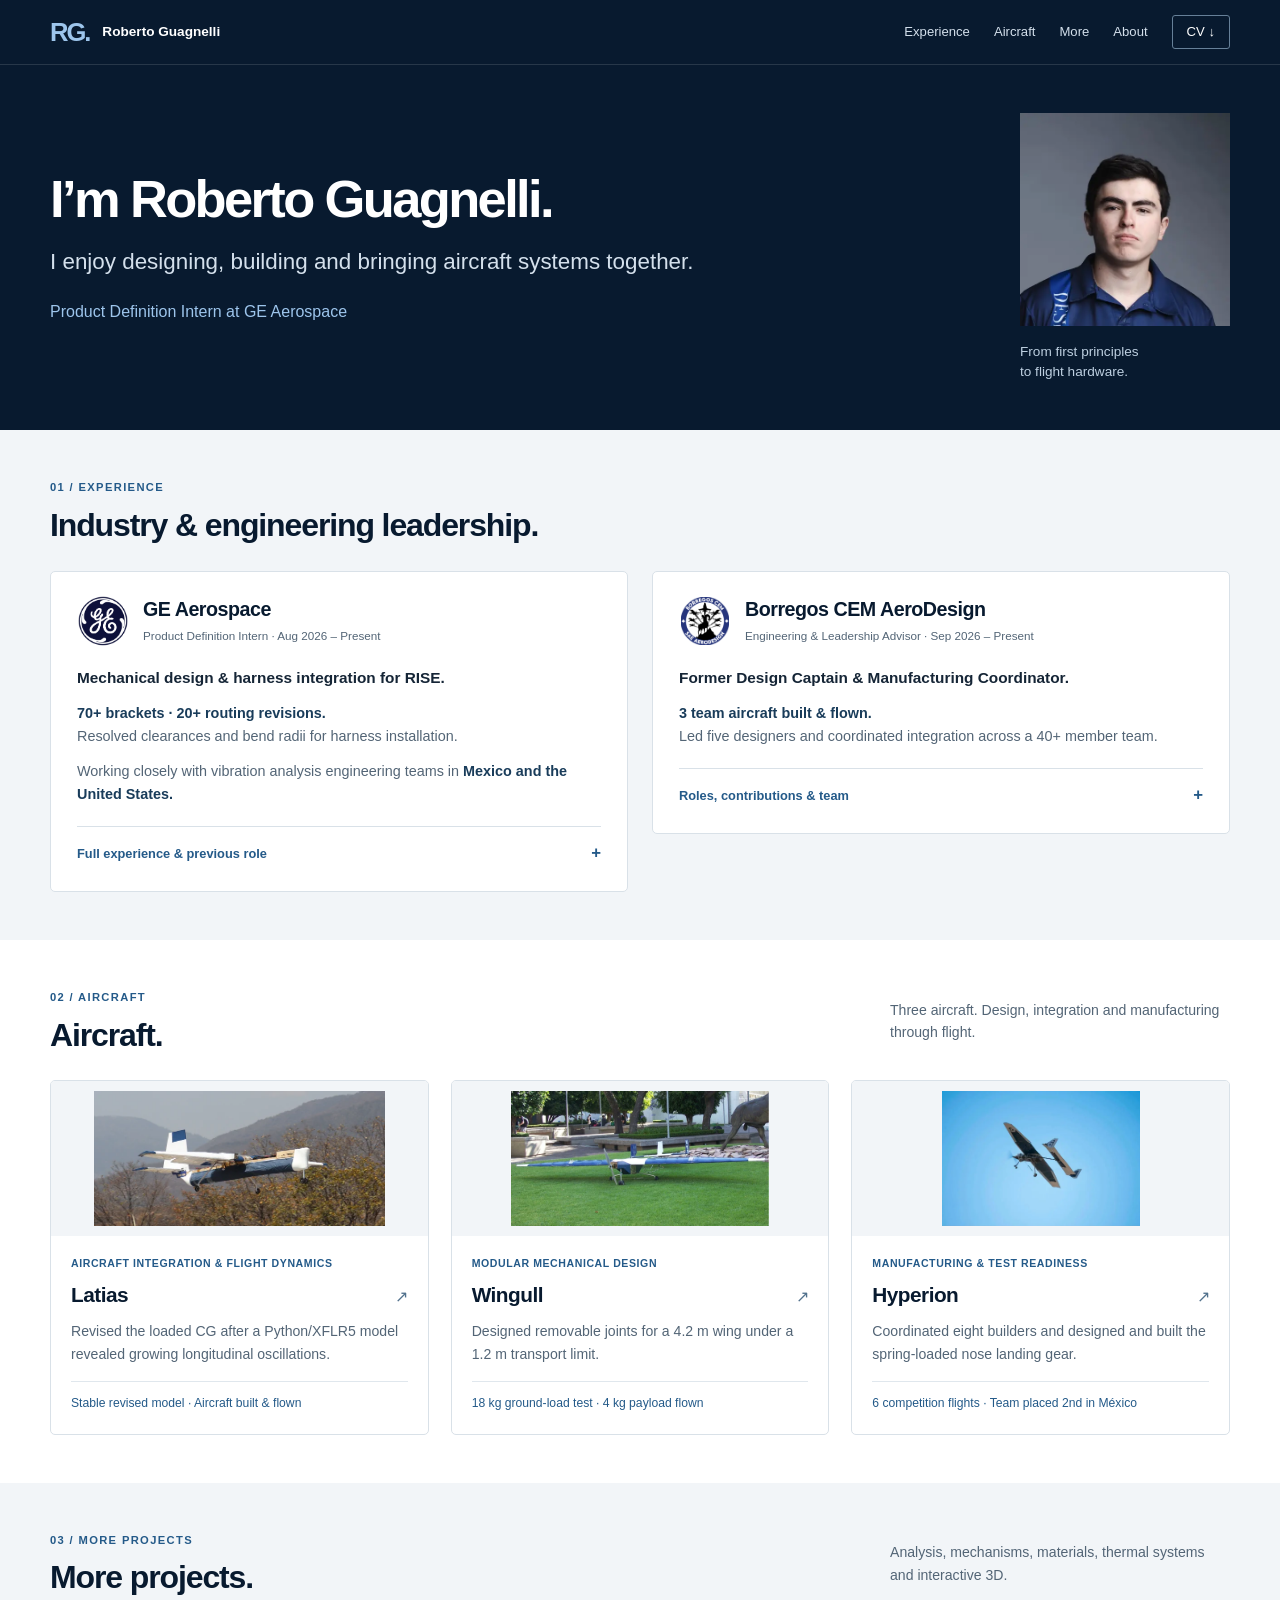
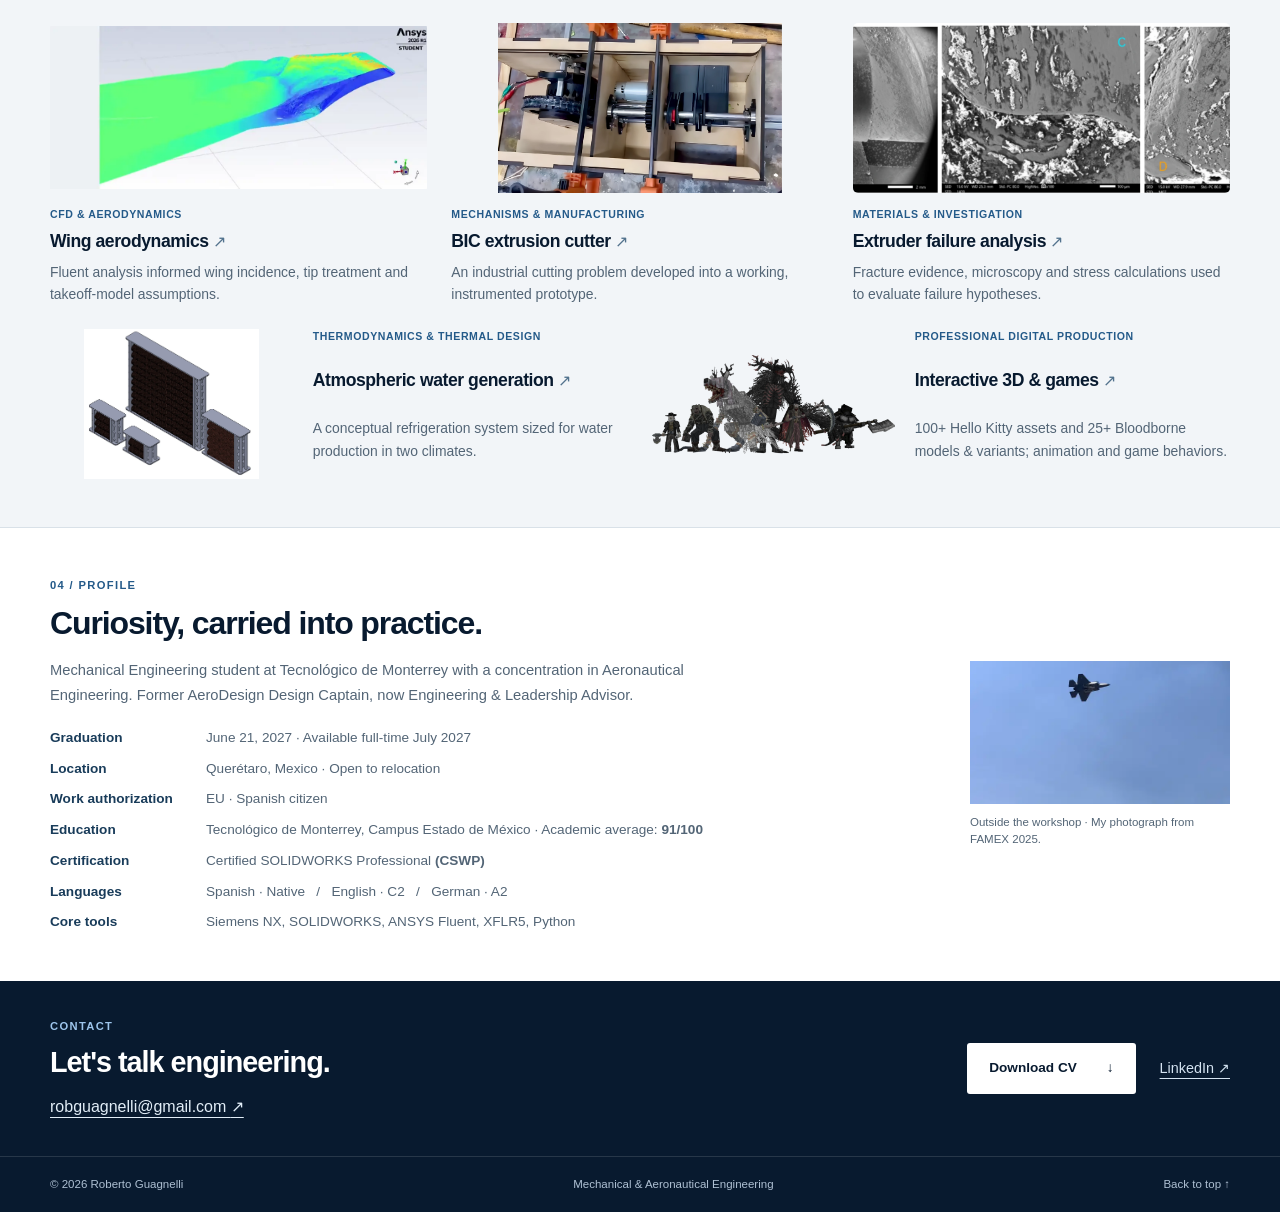
==== commit 3a60ffe3: "Restore original section navigation and CV while preserving personal introduction" ====
--- a/index.html
+++ b/index.html
@@ -40,21 +40,13 @@
 .home-page .mechanical-image,.home-page .mechanical-case:nth-child(n+4) .mechanical-image{grid-column:1;grid-row:1/4;height:120px;margin:0;padding:0;align-self:center}
 .home-page .mechanical-case:nth-child(3) .mechanical-image img{object-fit:contain}
 }
-/* A quiet, single-row header and a short introduction, including on mobile. */
-.home-page .nav-container{min-height:60px;flex-direction:row;align-items:center;padding-block:6px;gap:16px}
-.home-page .site-header nav{width:auto;gap:24px;justify-content:flex-end}
-.home-page .site-header nav a{font-size:.875rem;min-height:44px;display:inline-flex;align-items:center;padding:8px 0}
-.home-page .site-header nav .nav-cv{border:0;border-radius:0;padding:8px 0;color:#d4e0ec}
+/* A short, personal introduction, including on mobile. */
 .home-page .home-hero{padding:48px 0}
 .home-page .intro-role{font-size:clamp(1.125rem,2vw,1.4rem);line-height:1.55;color:#d4e0ec;margin-top:18px}
 .home-page .intro-work{font-size:1rem;line-height:1.55;color:#9dc5ec;margin-top:20px;max-width:36ch}
 .home-page .intro-work a:hover{text-decoration:underline;text-underline-offset:4px}
 .home-page .profile-facts>div{grid-template-columns:140px minmax(0,1fr)}
-.home-document{scroll-padding-top:72px}
-.home-page section[id],.home-page #wing-aerodynamics,.home-page #interactive-3d{scroll-margin-top:72px}
 @media(max-width:720px){
- .home-page .nav-container{min-height:56px;gap:12px;padding-block:4px}
- .home-page .site-header nav{gap:20px}
  .home-page .home-hero{padding:32px 0 36px}
  .home-page .home-hero h1{font-size:clamp(1.85rem,7.8vw,3rem);line-height:1.12;margin:0}
  .home-page .intro-role{margin-top:16px;font-size:1.125rem}
@@ -66,8 +58,8 @@
 <body class="home-page">
 <a class="skip-link" href="#main">Skip to content</a>
 <header class="site-header"><div class="container nav-container">
-<a href="#main" class="logo" aria-label="Roberto Guagnelli — home"><span class="monogram" aria-hidden="true">RG.</span></a>
-<nav aria-label="Main navigation"><a href="#projects">Portfolio</a><a href="https://www.linkedin.com/in/roberto-guagnelli-garcia/" target="_blank" rel="noopener noreferrer">LinkedIn</a><a class="nav-cv" href="assets/Roberto_Guagnelli_CV.pdf" target="_blank" rel="noopener noreferrer" data-cv-download type="application/pdf">CV</a></nav>
+<a href="index.html" class="logo"><span class="monogram" aria-hidden="true">RG.</span><span>Roberto Guagnelli</span></a>
+<nav aria-label="Main navigation"><a href="#experience">Experience</a><a href="#projects">Aircraft</a><a href="#additional">More</a><a href="#about">About</a><a class="nav-cv" href="assets/Roberto_Guagnelli_CV.pdf" target="_blank" rel="noopener noreferrer" data-cv-download type="application/pdf">CV <span aria-hidden="true">↓</span></a></nav>
 </div></header>
 <main id="main">
 <section class="hero home-hero"><div class="container profile-hero">
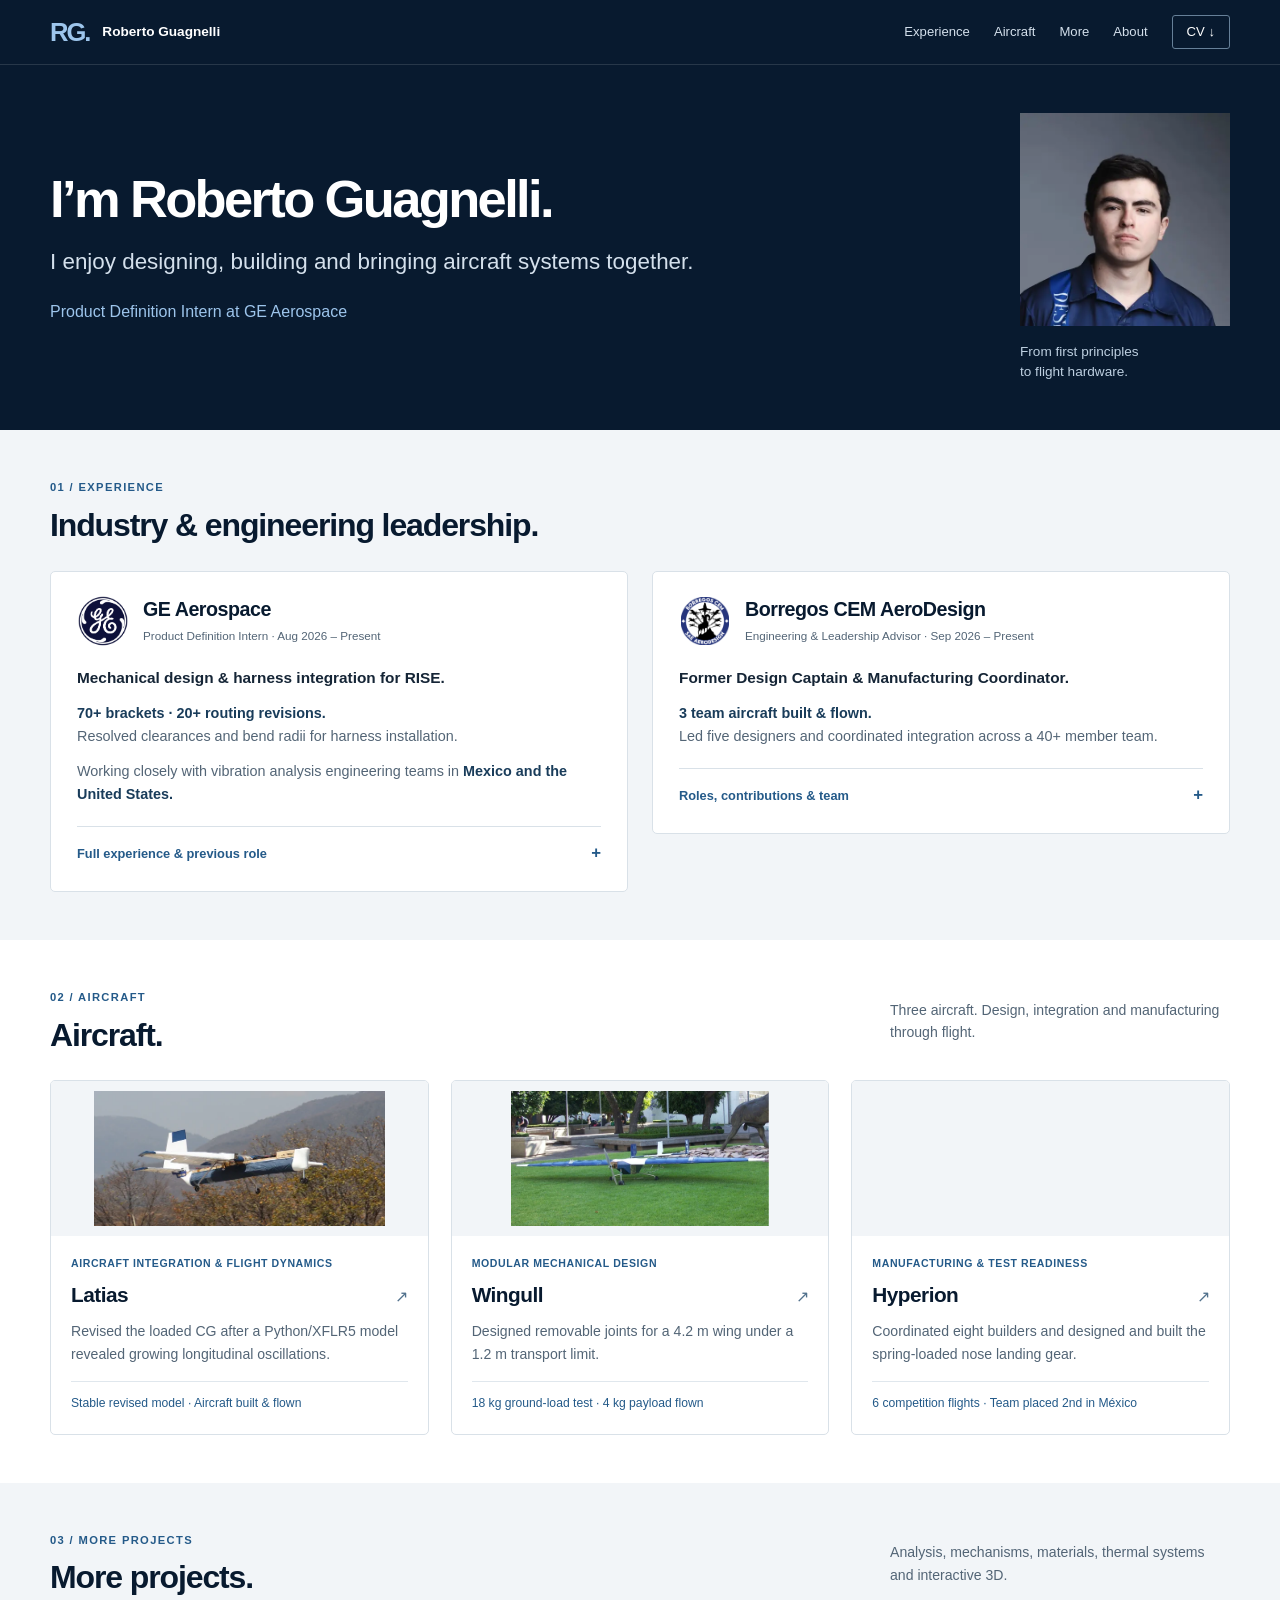
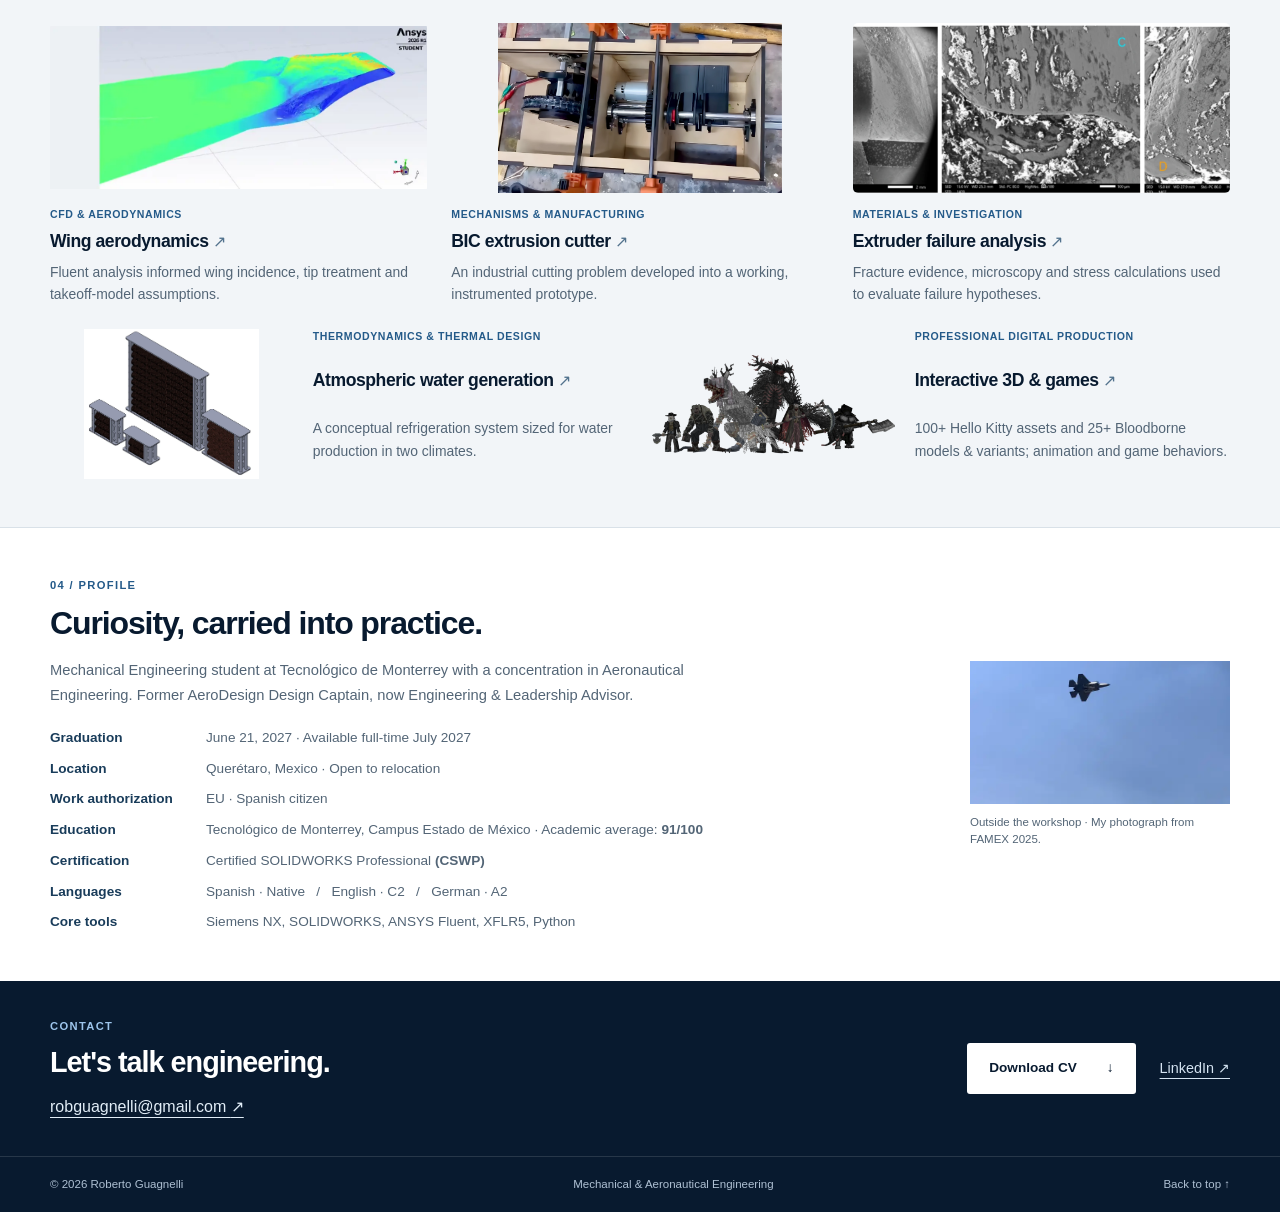
==== commit 0b2bbe41: "Show compact portrait above the introduction on mobile" ====
--- a/index.html
+++ b/index.html
@@ -52,6 +52,13 @@
  .home-page .intro-role{margin-top:16px;font-size:1.125rem}
  .home-page .intro-work{margin-top:16px}
  .home-page .profile-facts>div{grid-template-columns:1fr;gap:2px;margin-top:16px}
+}
+/* Keep the portrait visible without crowding the mobile introduction. */
+@media(max-width:720px){
+ .home-page .profile-hero{gap:20px}
+ .home-page .portrait-frame{display:block;order:-1;width:120px;margin:0}
+ .home-page .portrait{width:100%;height:auto;max-height:none}
+ .home-page .portrait-frame figcaption{display:none}
 }
 </style>
 </head>
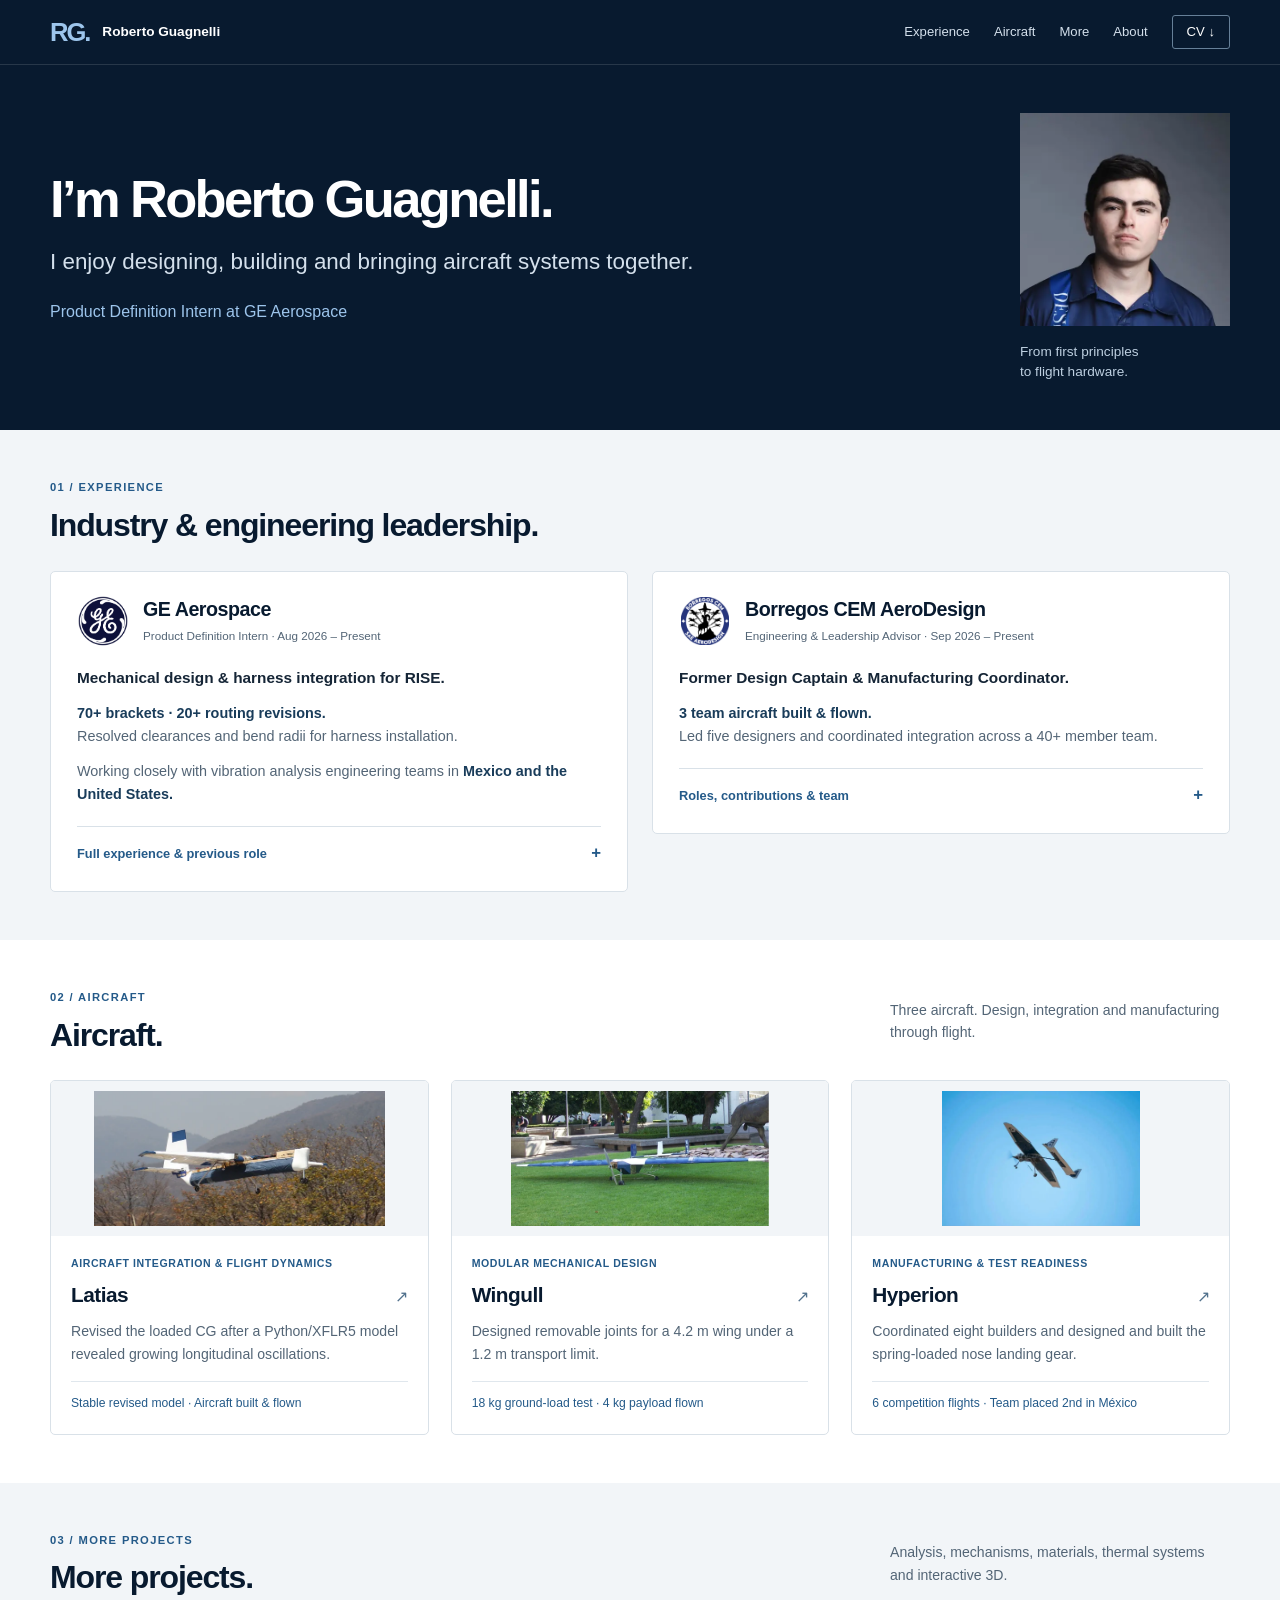
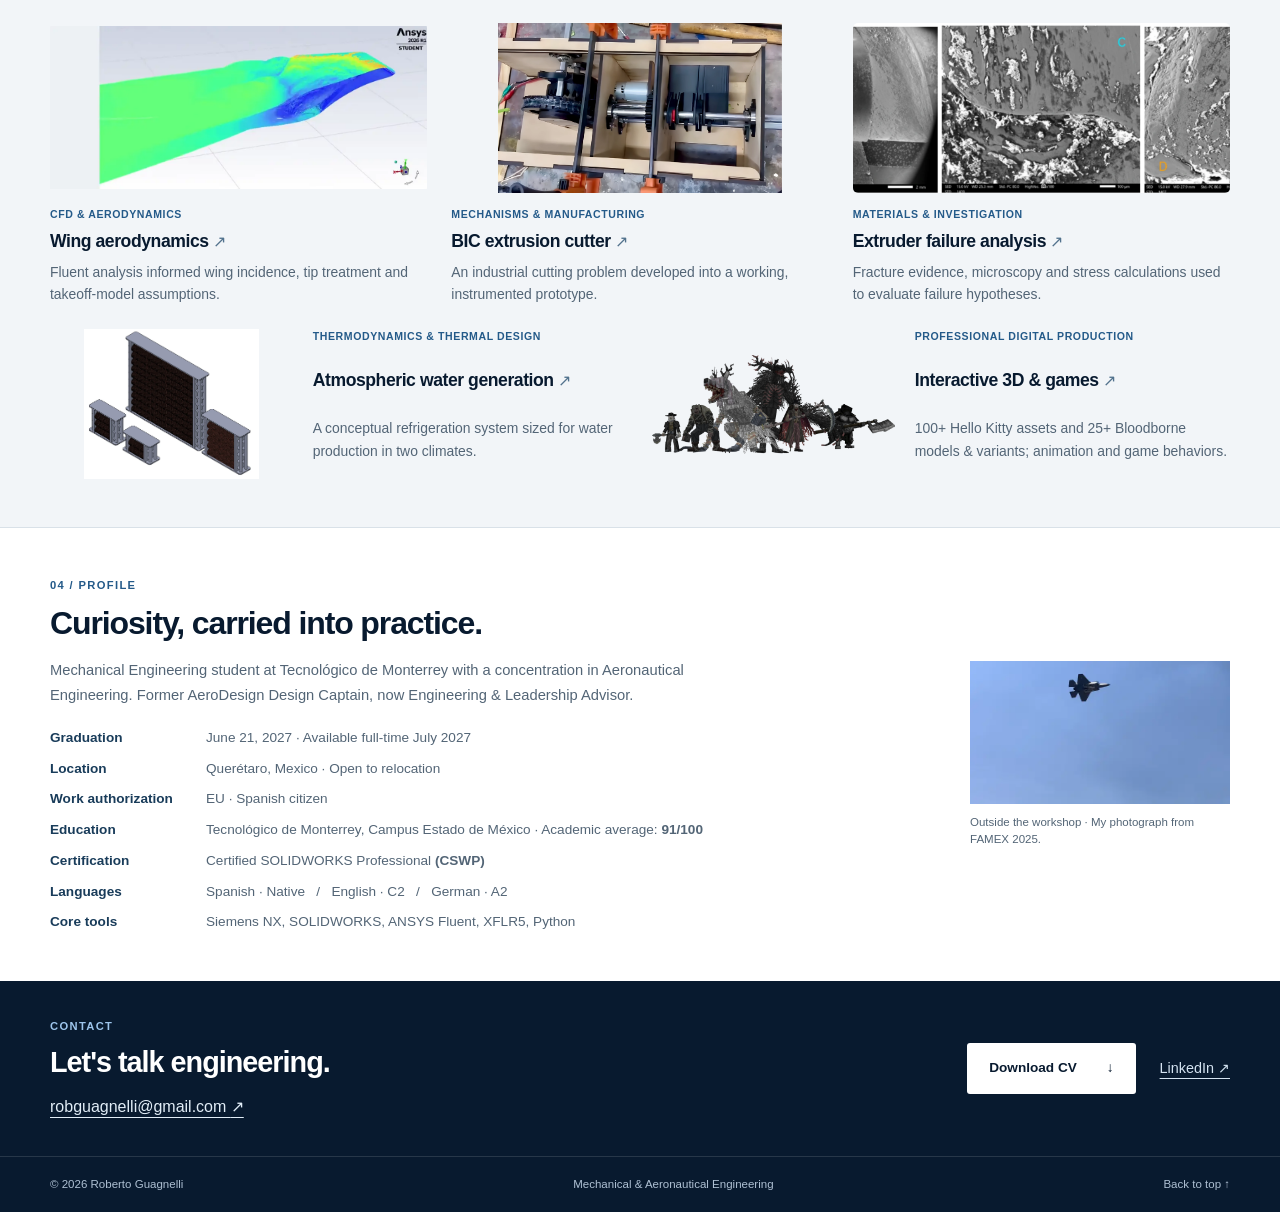
==== commit 27d15cd9: "Fill mobile aircraft card images vertically and clip their right edges diagonally" ====
--- a/index.html
+++ b/index.html
@@ -20,7 +20,7 @@
 
 .home-page #interactive-3d{scroll-margin-top:108px}
 @media(max-width:1000px) and (min-width:721px){.home-page .selected-grid{grid-template-columns:repeat(3,minmax(0,1fr));gap:16px}.home-page .selected-copy{padding:16px}.home-page .case-thumbnail{height:125px}}
-@media(max-width:720px){.home-page .selected-grid{grid-template-columns:1fr;gap:18px}.home-page .selected-case{grid-template-columns:110px minmax(0,1fr)}.home-page .case-thumbnail{height:auto;padding:5px}.home-page .case-thumbnail img{height:auto}.home-page .selected-copy{padding:18px}.home-page .selected-copy .case-evidence{margin-top:10px;padding-top:10px}}
+@media(max-width:720px){.home-page .selected-grid{grid-template-columns:1fr;gap:18px}.home-page .selected-case{grid-template-columns:110px minmax(0,1fr)}.home-page .case-thumbnail{position:relative;align-self:stretch;height:auto;min-height:180px;padding:0;overflow:hidden;clip-path:polygon(0 0,100% 0,82% 100%,0 100%)}.home-page .case-thumbnail img{position:absolute;inset:0;width:100%;height:100%;object-fit:cover;object-position:center}.home-page .selected-copy{padding:18px}.home-page .selected-copy .case-evidence{margin-top:10px;padding-top:10px}}
 @media(max-width:360px){.home-page .selected-case{grid-template-columns:85px minmax(0,1fr)}}
 
 /* Balanced five-card gallery, with thumbnails sized to their content. */
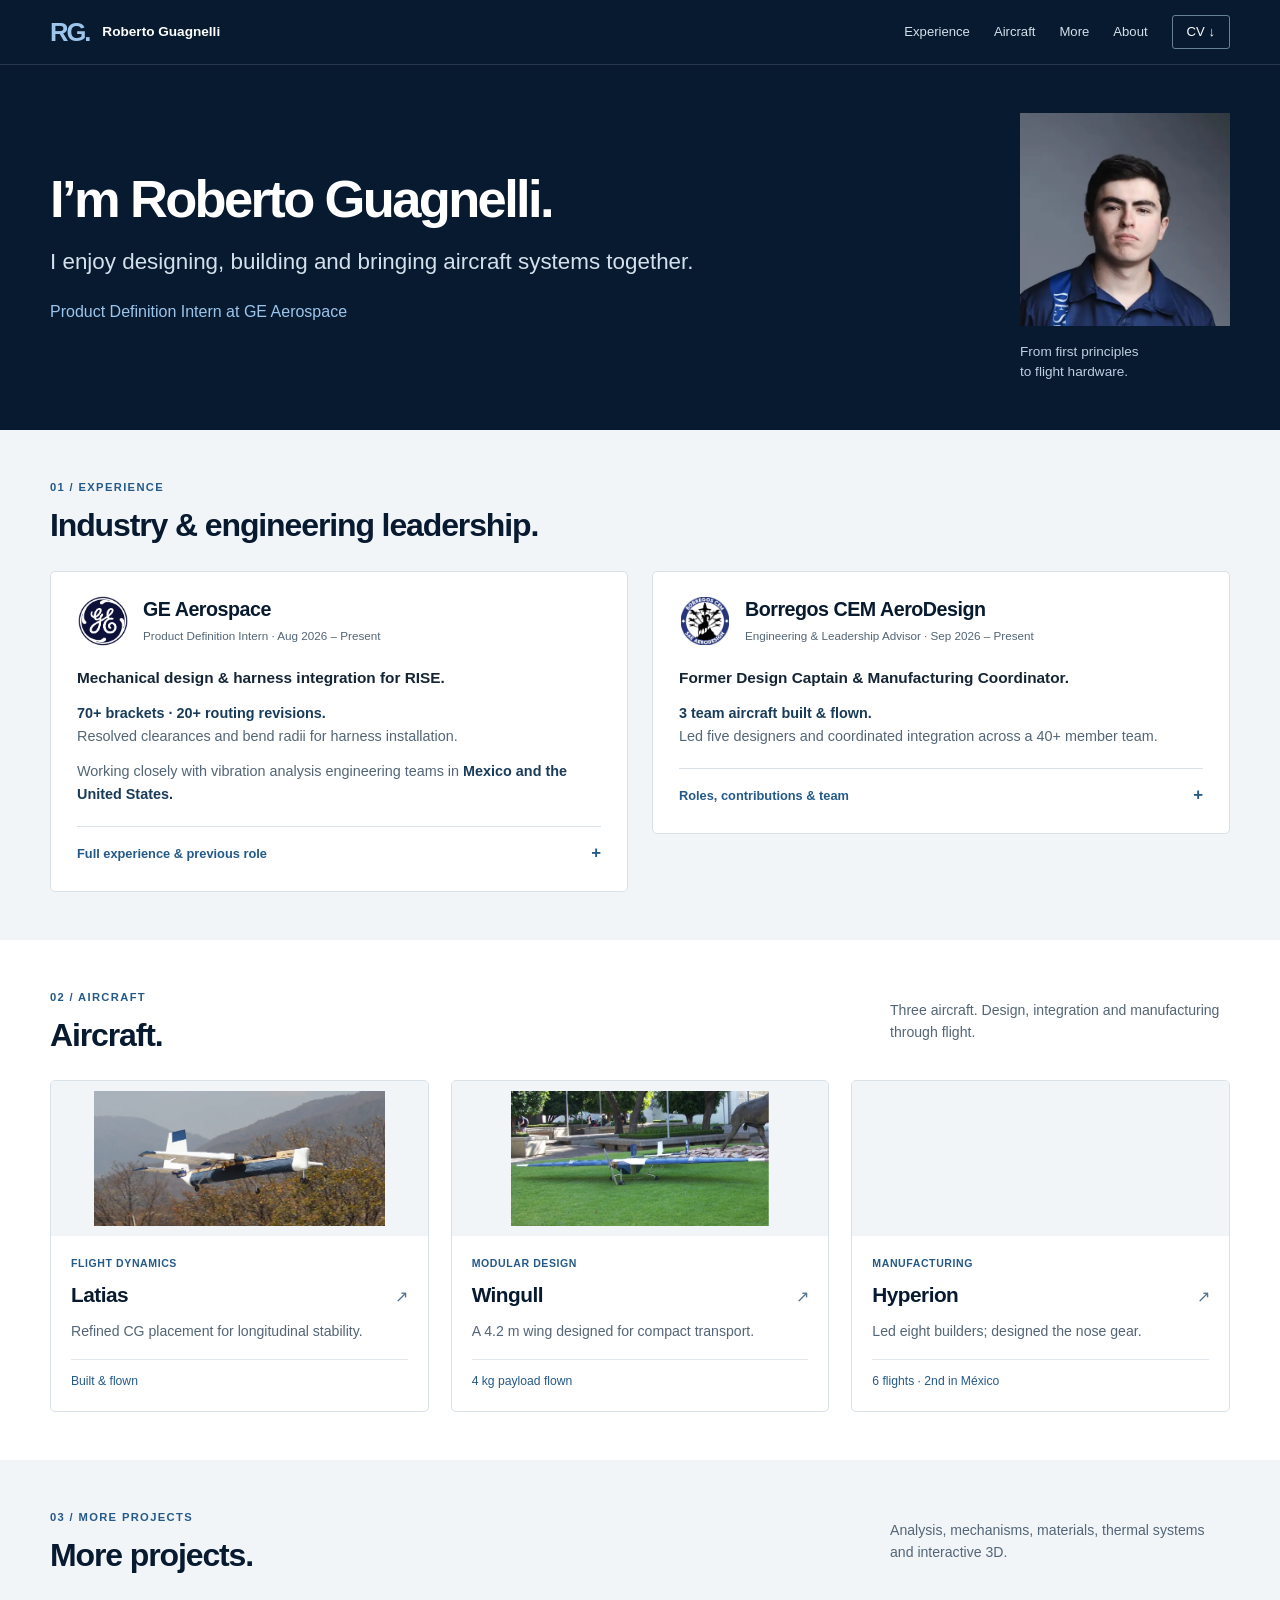
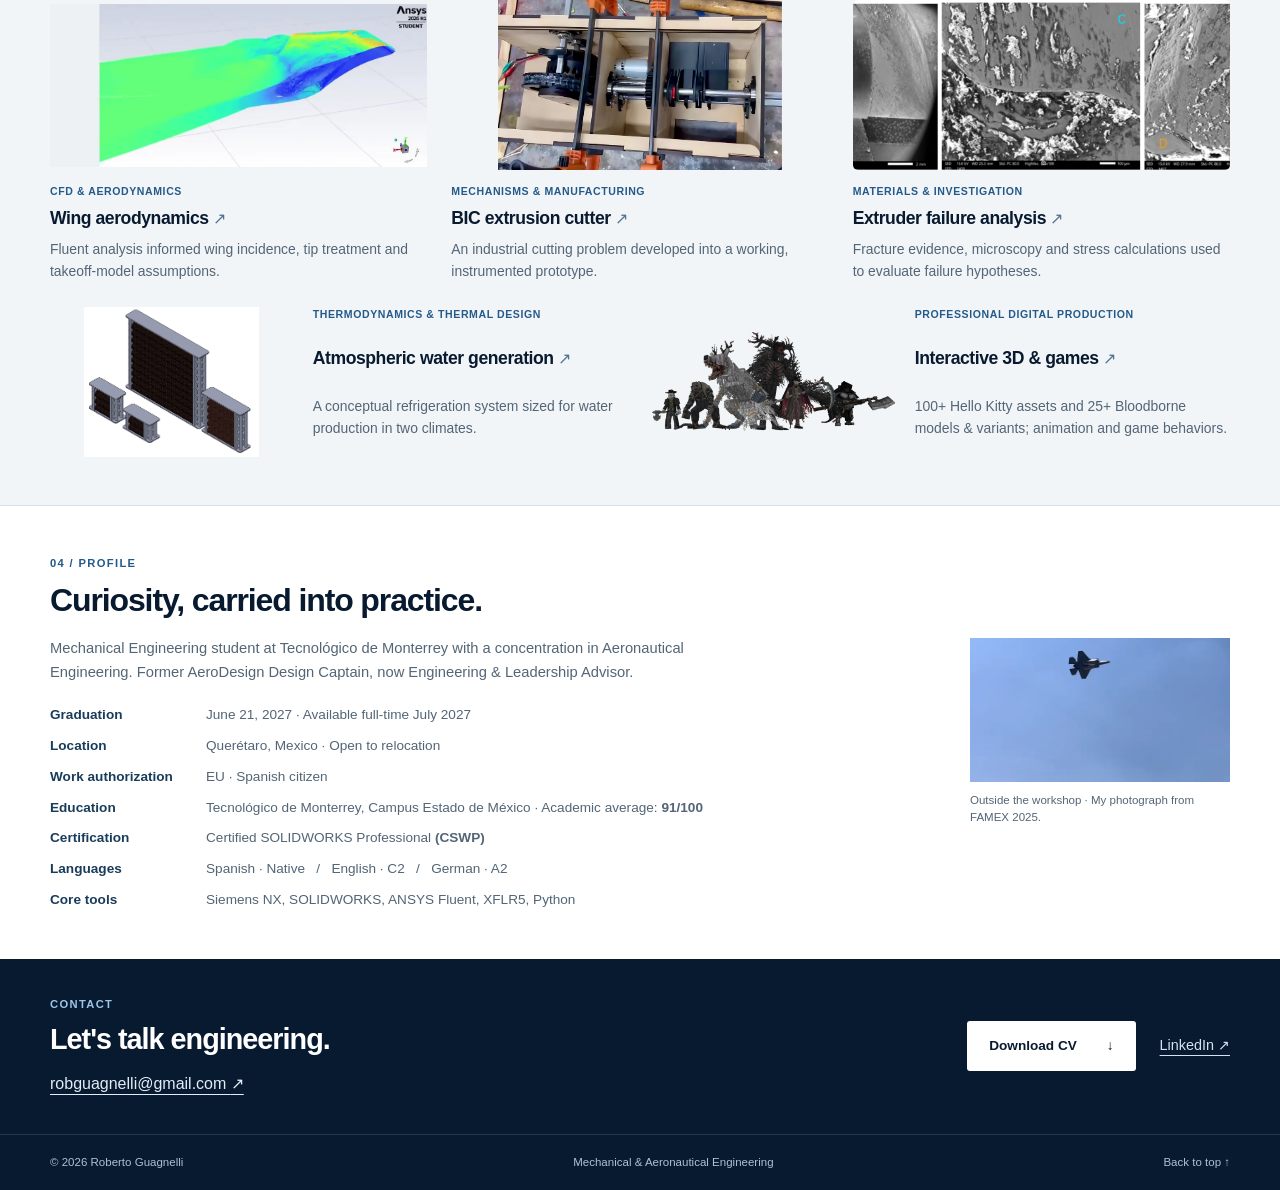
==== commit a8f5b60a: "Shorten aircraft summaries and give mobile images more card width" ====
--- a/index.html
+++ b/index.html
@@ -20,8 +20,8 @@
 
 .home-page #interactive-3d{scroll-margin-top:108px}
 @media(max-width:1000px) and (min-width:721px){.home-page .selected-grid{grid-template-columns:repeat(3,minmax(0,1fr));gap:16px}.home-page .selected-copy{padding:16px}.home-page .case-thumbnail{height:125px}}
-@media(max-width:720px){.home-page .selected-grid{grid-template-columns:1fr;gap:18px}.home-page .selected-case{grid-template-columns:110px minmax(0,1fr)}.home-page .case-thumbnail{position:relative;align-self:stretch;height:auto;min-height:180px;padding:0;overflow:hidden;clip-path:polygon(0 0,100% 0,82% 100%,0 100%)}.home-page .case-thumbnail img{position:absolute;inset:0;width:100%;height:100%;object-fit:cover;object-position:center}.home-page .selected-copy{padding:18px}.home-page .selected-copy .case-evidence{margin-top:10px;padding-top:10px}}
-@media(max-width:360px){.home-page .selected-case{grid-template-columns:85px minmax(0,1fr)}}
+@media(max-width:720px){.home-page .selected-grid{grid-template-columns:1fr;gap:18px}.home-page .selected-case{grid-template-columns:42% minmax(0,1fr)}.home-page .case-thumbnail{position:relative;align-self:stretch;height:auto;min-height:180px;padding:0;overflow:hidden;clip-path:polygon(0 0,100% 0,82% 100%,0 100%)}.home-page .case-thumbnail img{position:absolute;inset:0;width:100%;height:100%;object-fit:cover;object-position:center}.home-page .selected-copy{padding:18px}.home-page .selected-copy .case-evidence{margin-top:10px;padding-top:10px}}
+@media(max-width:360px){.home-page .selected-copy{padding:14px}}
 
 /* Balanced five-card gallery, with thumbnails sized to their content. */
 .home-page .mechanical-grid{grid-template-columns:repeat(6,minmax(0,1fr));gap:24px}
@@ -53,11 +53,11 @@
  .home-page .intro-work{margin-top:16px}
  .home-page .profile-facts>div{grid-template-columns:1fr;gap:2px;margin-top:16px}
 }
-/* Keep the portrait visible without crowding the mobile introduction. */
+/* Center a framed portrait below the introduction on mobile. */
 @media(max-width:720px){
- .home-page .profile-hero{gap:20px}
- .home-page .portrait-frame{display:block;order:-1;width:120px;margin:0}
- .home-page .portrait{width:100%;height:auto;max-height:none}
+ .home-page .profile-hero{gap:28px}
+ .home-page .portrait-frame{display:block;order:0;justify-self:center;width:min(260px,100%);margin:0;padding:10px;border:1px solid #7891a9;border-radius:6px;background:#102a46}
+ .home-page .portrait{width:100%;height:auto;max-height:none;border-radius:2px}
  .home-page .portrait-frame figcaption{display:none}
 }
 </style>
@@ -104,14 +104,14 @@
 <div class="section-heading"><div><p class="eyebrow">02 / AIRCRAFT</p><h2>Aircraft.</h2></div><p>Three aircraft. Design, integration and manufacturing through flight.</p></div>
 <div class="selected-grid"><a class="selected-case" href="projects/latias.html">
 <div class="case-thumbnail"><img src="images/portfolio/latias-cover-1440.webp" srcset="images/portfolio/latias-cover-640.webp 640w, images/portfolio/latias-cover-1440.webp 1440w" sizes="(max-width: 640px) calc(100vw - 40px), (max-width: 1000px) 44vw, 540px" width="1440" height="668" loading="lazy" decoding="async" alt="Latias in flight above the test field"></div>
-<div class="selected-copy"><p class="case-discipline">Aircraft integration &amp; flight dynamics</p><h3>Latias<span aria-hidden="true">↗</span></h3><p>Revised the loaded CG after a Python/XFLR5 model revealed growing longitudinal oscillations.</p><p class="case-evidence">Stable revised model · Aircraft built &amp; flown</p></div></a>
+<div class="selected-copy"><p class="case-discipline">Flight dynamics</p><h3>Latias<span aria-hidden="true">↗</span></h3><p>Refined CG placement for longitudinal stability.</p><p class="case-evidence">Built &amp; flown</p></div></a>
 <a class="selected-case" href="projects/wingull.html">
 <div class="case-thumbnail"><img src="images/portfolio/wingull-cover-1440.webp" srcset="images/portfolio/wingull-cover-640.webp 640w, images/portfolio/wingull-cover-1440.webp 1440w" sizes="(max-width: 640px) calc(100vw - 40px), (max-width: 1000px) 44vw, 540px" width="1440" height="752" loading="lazy" decoding="async" alt="Wingull aircraft on campus with its full wing visible"></div>
-<div class="selected-copy"><p class="case-discipline">Modular mechanical design</p><h3>Wingull<span aria-hidden="true">↗</span></h3><p>Designed removable joints for a 4.2 m wing under a 1.2 m transport limit.</p><p class="case-evidence">18 kg ground-load test · 4 kg payload flown</p></div></a>
+<div class="selected-copy"><p class="case-discipline">Modular design</p><h3>Wingull<span aria-hidden="true">↗</span></h3><p>A 4.2 m wing designed for compact transport.</p><p class="case-evidence">4 kg payload flown</p></div></a>
 
 <a class="selected-case" href="projects/hyperion.html">
 <div class="case-thumbnail"><img src="images/hyperion-cover-884.webp" srcset="images/hyperion-cover-480.webp 480w, images/hyperion-cover-884.webp 884w" sizes="(max-width: 640px) calc(100vw - 40px), (max-width: 1000px) 44vw, 540px" width="884" height="603" loading="lazy" decoding="async" alt="Hyperion aircraft in flight against a blue sky"></div>
-<div class="selected-copy"><p class="case-discipline">Manufacturing &amp; test readiness</p><h3>Hyperion<span aria-hidden="true">↗</span></h3><p>Coordinated eight builders and designed and built the spring-loaded nose landing gear.</p><p class="case-evidence">6 competition flights · Team placed 2nd in México</p></div></a></div>
+<div class="selected-copy"><p class="case-discipline">Manufacturing</p><h3>Hyperion<span aria-hidden="true">↗</span></h3><p>Led eight builders; designed the nose gear.</p><p class="case-evidence">6 flights · 2nd in México</p></div></a></div>
 </div></section>
 
 <section class="section mechanical-section" id="additional"><div class="container">
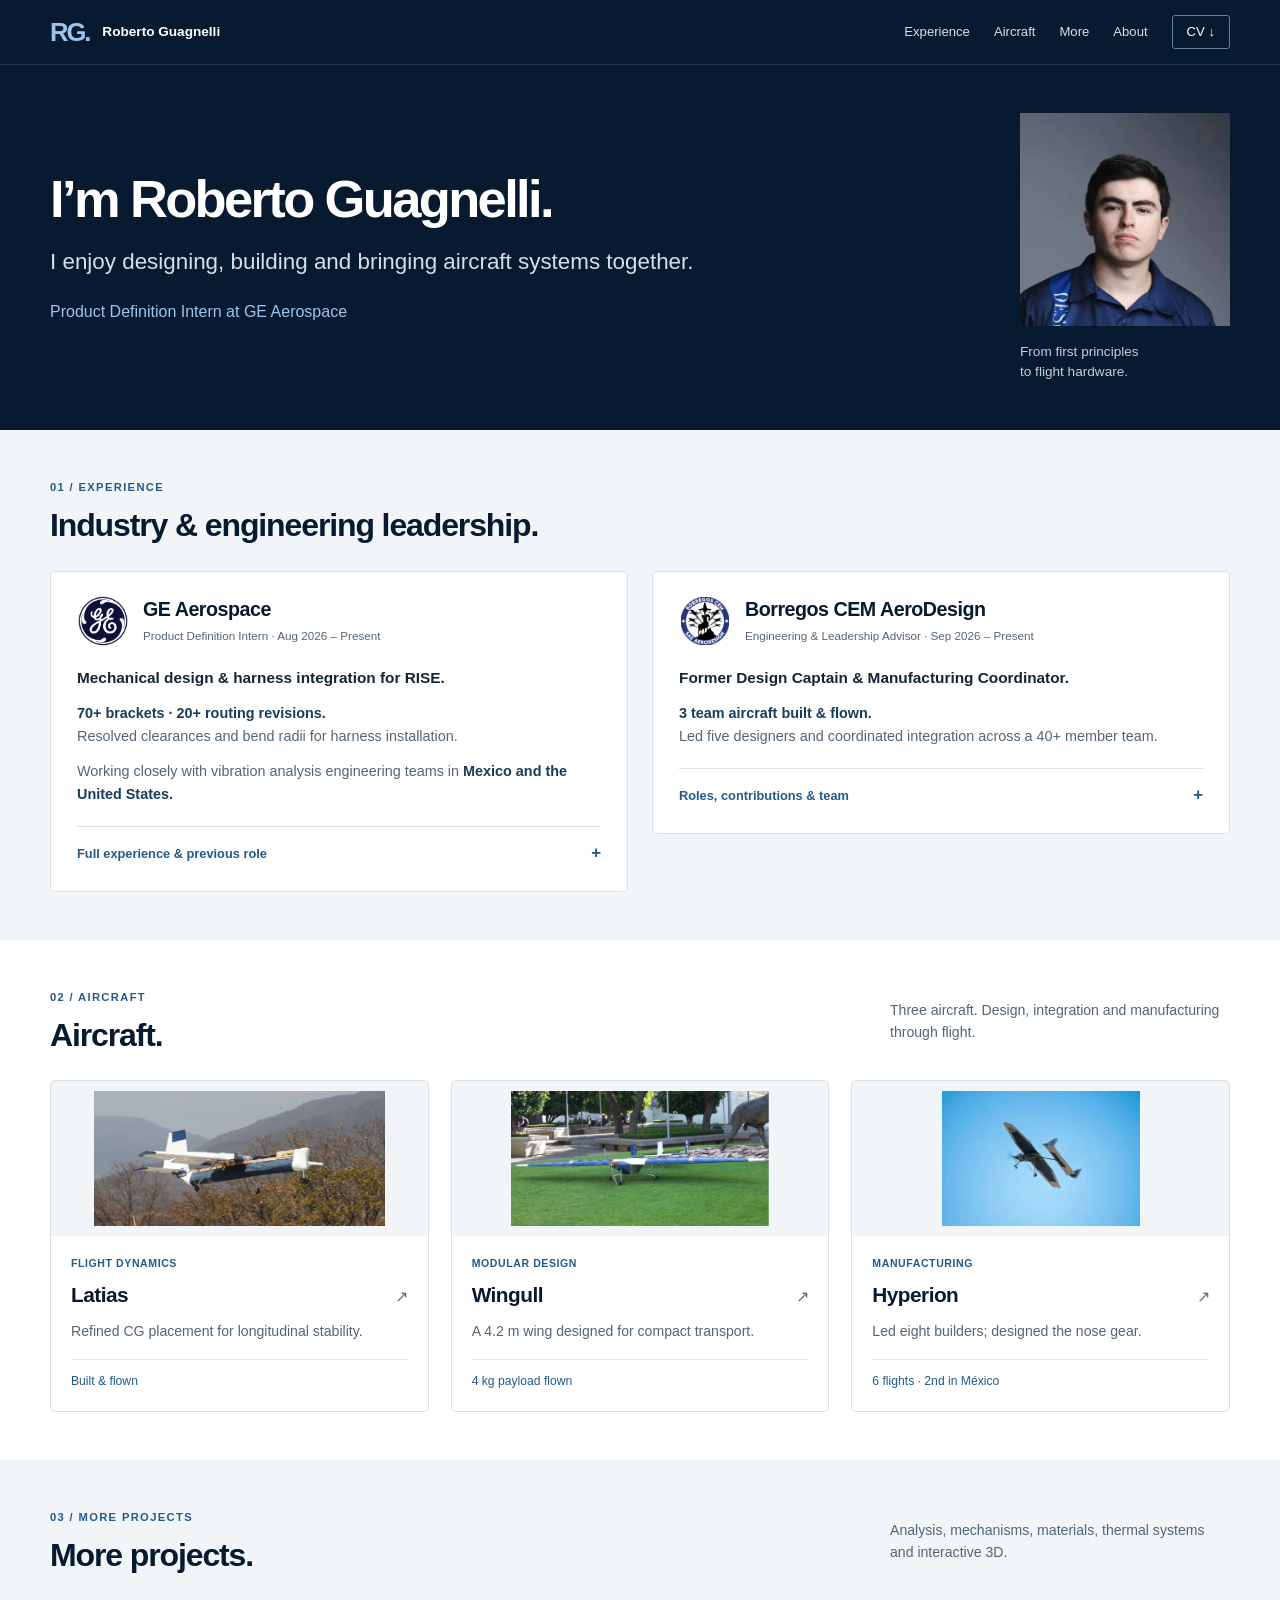
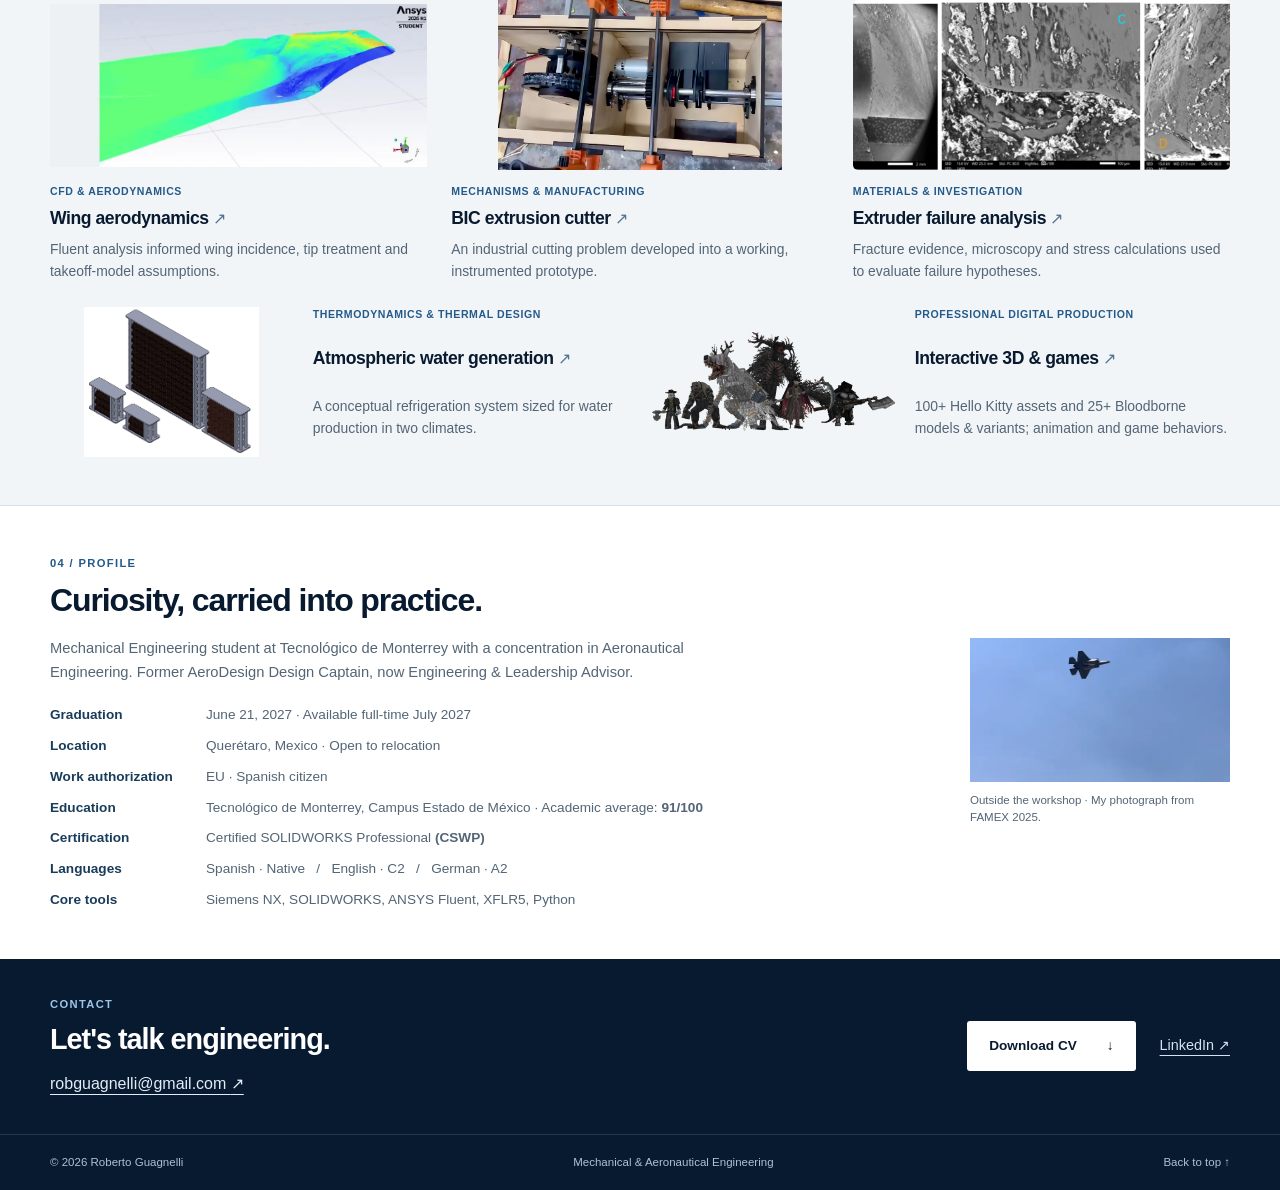
==== commit 5eea9849: "Set image-specific mobile focal points after reviewing aircraft and project thumbnails" ====
--- a/index.html
+++ b/index.html
@@ -59,6 +59,44 @@
  .home-page .portrait-frame{display:block;order:0;justify-self:center;width:min(260px,100%);margin:0;padding:10px;border:1px solid #7891a9;border-radius:6px;background:#102a46}
  .home-page .portrait{width:100%;height:auto;max-height:none;border-radius:2px}
  .home-page .portrait-frame figcaption{display:none}
+}
+/* Repeat the aircraft image treatment across homepage cards on mobile. */
+@media(max-width:720px){
+ .home-page .mechanical-case,.home-page .mechanical-case:nth-child(n+4){
+  grid-template-columns:42% minmax(0,1fr);column-gap:0;align-content:stretch;
+  background:#fff;border:1px solid #d9e1e8;border-radius:5px;overflow:hidden;padding:0;
+ }
+ .home-page .mechanical-image,.home-page .mechanical-case:nth-child(n+4) .mechanical-image{
+  position:relative;align-self:stretch;height:auto;min-height:180px;margin:0;padding:0;border-radius:0;
+  clip-path:polygon(0 0,100% 0,82% 100%,0 100%);
+ }
+ .home-page .mechanical-image img,.home-page .mechanical-case:nth-child(3) .mechanical-image img{
+  position:absolute;inset:0;width:100%;height:100%;object-fit:cover;object-position:center;
+ }
+ .home-page .mechanical-case>.case-discipline{padding:18px 18px 0;margin:0 0 7px}
+ .home-page .mechanical-case>h3{padding:0 18px}
+ .home-page .mechanical-case>p:not(.case-discipline){padding:0 18px 18px}
+ .home-page .career-expanded figure img,.home-page .personal-photo img{
+  clip-path:polygon(0 0,100% 0,90% 100%,0 100%);
+ }
+}
+@media(max-width:360px){
+ .home-page .mechanical-case>.case-discipline{padding:14px 14px 0}
+ .home-page .mechanical-case>h3{padding:0 14px}
+ .home-page .mechanical-case>p:not(.case-discipline){padding:0 14px 14px}
+}
+/* Individual focal points for the narrow, diagonal mobile thumbnails. */
+@media(max-width:720px){
+ .home-page .selected-case[href="projects/latias.html"] .case-thumbnail img{object-position:42% 50%}
+ .home-page .selected-case[href="projects/wingull.html"] .case-thumbnail img{object-position:47% 50%}
+ .home-page .selected-case[href="projects/hyperion.html"] .case-thumbnail img{object-position:50% 50%}
+ .home-page .mechanical-case[href="projects/wing-cfd.html"] .mechanical-image img{object-position:83% 50%}
+ .home-page .mechanical-case[href="projects/bic-cutter.html"] .mechanical-image img{object-position:18% 50%}
+ .home-page .mechanical-case[href="projects/extruder-failure.html"] .mechanical-image img{object-position:0% 50%}
+ .home-page .mechanical-case[href="projects/atmospheric-water.html"] .mechanical-image img{object-position:55% 50%}
+ .home-page .mechanical-case[href="projects/interactive-3d.html"] .mechanical-image img{object-position:18% 50%}
+ .home-page .career-expanded figure img{box-sizing:border-box;padding-right:6%;clip-path:polygon(0 0,100% 0,94% 100%,0 100%)}
+ .home-page .personal-photo img{aspect-ratio:1;object-fit:cover;object-position:46% 0%}
 }
 </style>
 </head>
